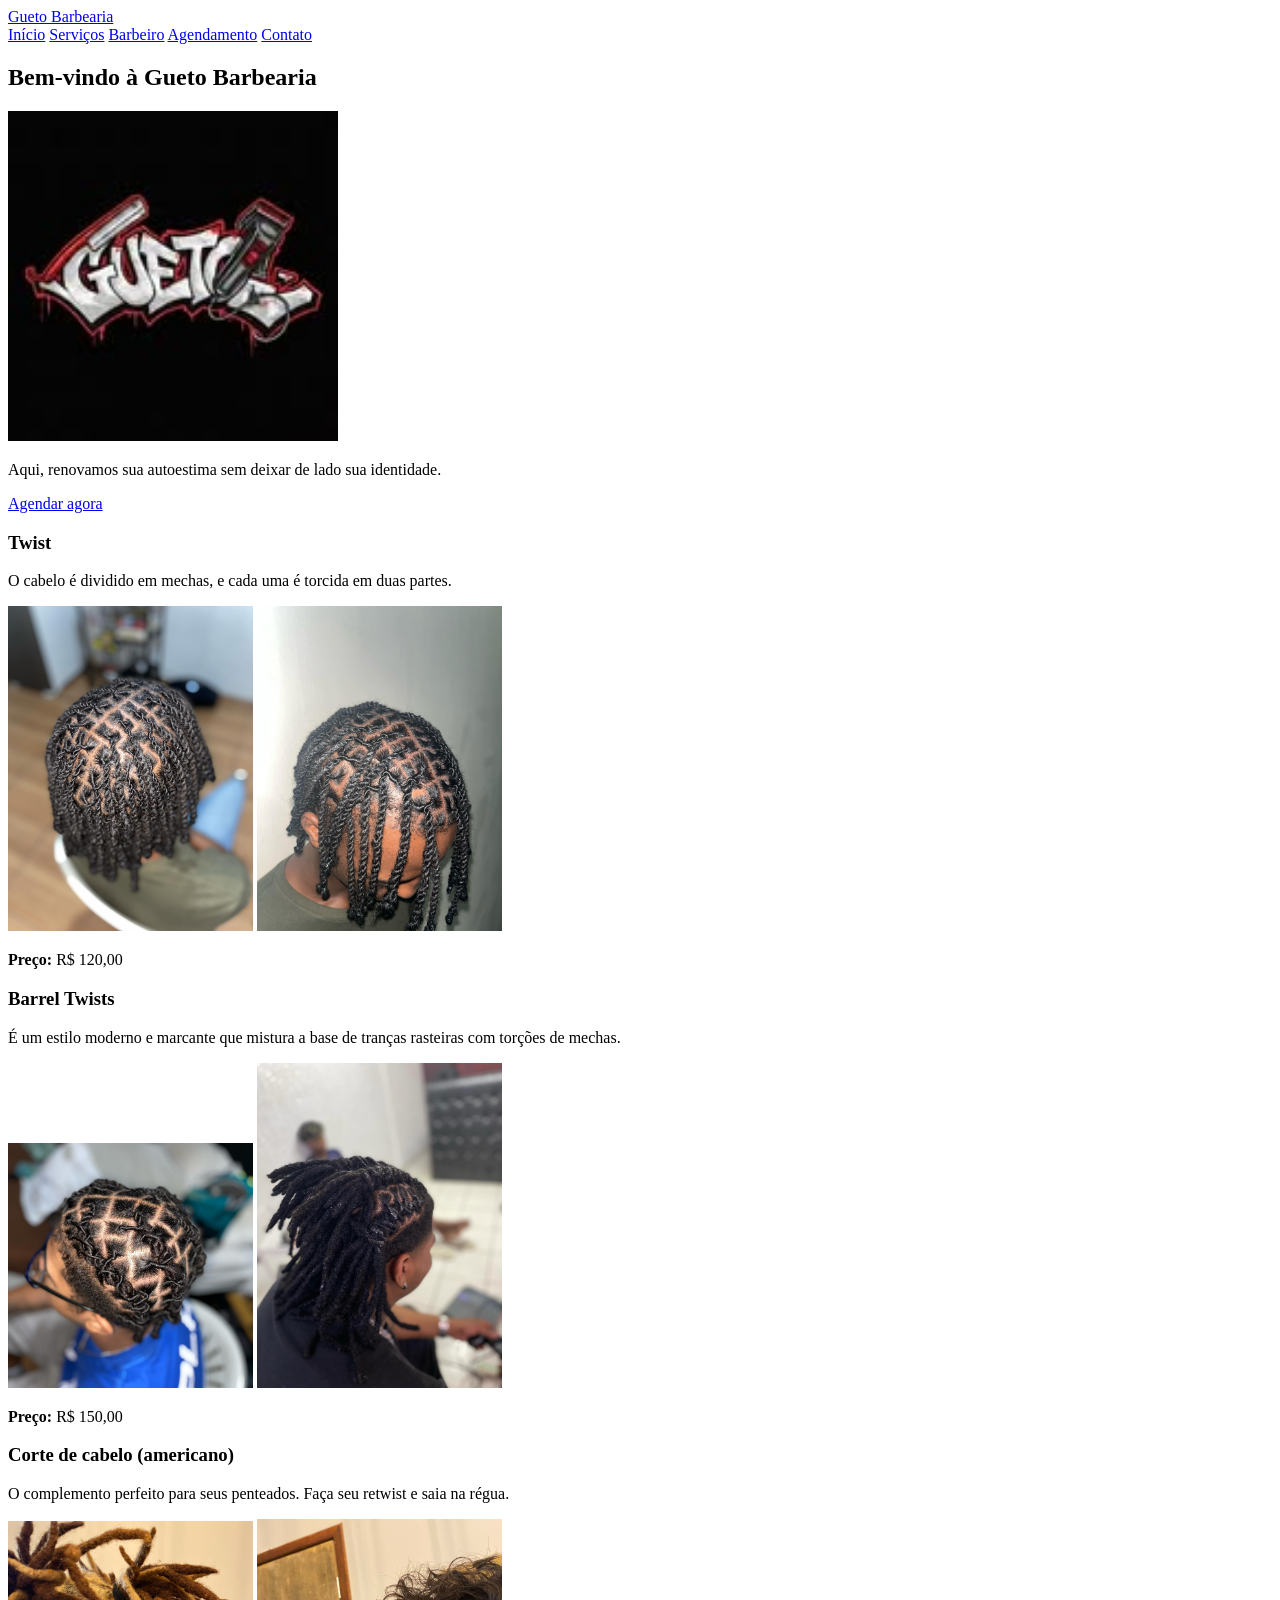
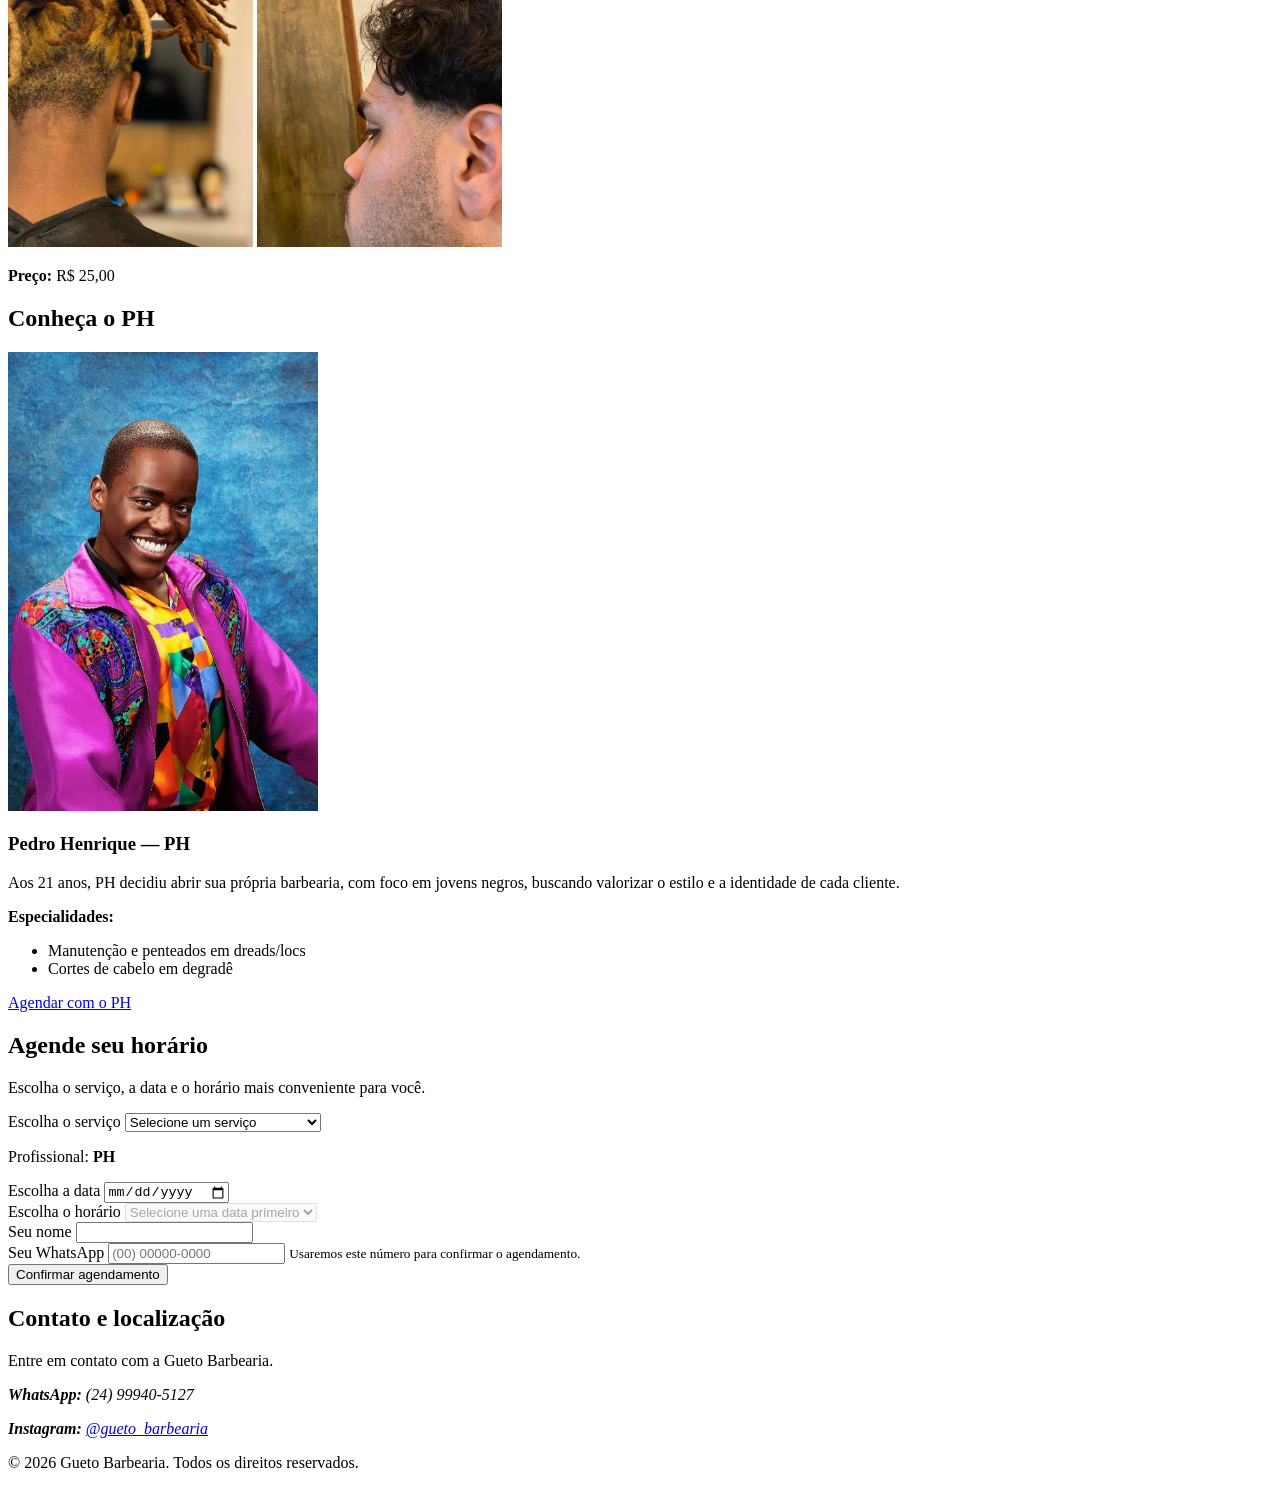
==== src/GuetoBarbearia.Api/docs/index.html @ 035c6413 "Reta FInal De Estilização" ====
<!DOCTYPE html>
<html lang="pt-BR">
<head>
    <meta charset="UTF-8">
    <meta name="viewport" content="width=device-width, initial-scale=1.0">
    <meta name="description" content="Conheça os serviços da Gueto Barbearia e agende seu horário.">
    <title>Gueto Barbearia | Cortes e penteados</title>
    <link rel="preconnect" href="https://fonts.googleapis.com">
    <link rel="preconnect" href="https://fonts.gstatic.com" crossorigin>
    <link
        href="https://fonts.googleapis.com/css2?family=Inter:wght@400;500;600;700&amp;family=UnifrakturCook:wght@700&amp;display=swap"
        rel="stylesheet"
    >
    <link rel="stylesheet" href="assets/css/style.css">
</head>
<body>
    <header>
        <a href="#inicio" class="logo">Gueto Barbearia</a>

        <nav aria-label="Navegação principal">
            <a href="#inicio">Início</a>
            <a href="#servicos">Serviços</a>
            <a href="#barbeiros">Barbeiro</a>
            <a href="#agendamento">Agendamento</a>
            <a href="#contato">Contato</a>
        </nav>
    </header>

    <main>
        <section id="inicio">
            <h1>Bem-vindo à Gueto Barbearia</h1>
            <img src="assets/images/LOGO GUeto.jpg" width="330" alt="Logotipo da Gueto Barbearia">
            <p>Aqui, renovamos sua autoestima sem deixar de lado sua identidade.</p>
            <a href="#agendamento" class="botao">Agendar agora</a>
        </section>

        
            <article class="servico">
                <h3>Twist</h3>
                <p>O cabelo é dividido em mechas, e cada uma é torcida em duas partes.</p>

                <div class="lista-servicos">
                <div class="servico-imagens">
                    <img src="assets/images/Twist-EX1.jpg" width="245" alt="Primeiro exemplo de penteado twist" loading="lazy">
                    <img src="assets/images/Twist-EX2.jpg" width="245" alt="Segundo exemplo de penteado twist" loading="lazy">
                </div>

                <p><strong>Preço:</strong> R$ 120,00</p>
            </article>

            <article class="servico">
                <h3>Barrel Twists</h3>
                <p>É um estilo moderno e marcante que mistura a base de tranças rasteiras com torções de mechas.</p>

                <div class="servico-imagens">
                    <img src="assets/images/Barrel-1.jpg" width="245" alt="Primeiro exemplo de barrel twists" loading="lazy">
                    <img src="assets/images/Barrel-2.jpg" width="245" alt="Segundo exemplo de barrel twists" loading="lazy">
                </div>

                <p><strong>Preço:</strong> R$ 150,00</p>
            </article>

            <article class="servico">
                <h3>Corte de cabelo (americano)</h3>
                <p>O complemento perfeito para seus penteados. Faça seu retwist e saia na régua.</p>

                <div class="servico-imagens">
                    <img src="assets/images/Corte-1.jpg" width="245" alt="Primeiro exemplo de corte americano" loading="lazy">
                    <img src="assets/images/Corte-2.jpg" width="245" alt="Segundo exemplo de corte americano" loading="lazy">
                </div>

                <p><strong>Preço:</strong> R$ 25,00</p>
            </article>
            </div>
        </section>

        <section id="barbeiros">
            <h2>Conheça o PH</h2>

            <article class="barbeiro">
                <img
                    src="./assets/images/barbeiro-ph.jpeg"
                    width="310"
                    alt="PH, barbeiro da Gueto Barbearia"
                    loading="lazy"
                >

                <div class="barbeiro-informacoes">
                    <h3>Pedro Henrique — PH</h3>

                    <p>
                        Aos 21 anos, PH decidiu abrir sua própria barbearia, com foco em jovens negros,
                        buscando valorizar o estilo e a identidade de cada cliente.
                    </p>

                    <p><strong>Especialidades:</strong></p>

                    <ul>
                        <li>Manutenção e penteados em dreads/locs</li>
                        <li>Cortes de cabelo em degradê</li>
                    </ul>

                    <a href="#agendamento" class="botao">Agendar com o PH</a>
                </div>
            </article>
        </section>

        <section id="agendamento">
            <h2>Agende seu horário</h2>
            <p>Escolha o serviço, a data e o horário mais conveniente para você.</p>

            <form id="form-agendamento">
                <div class="campo-formulario">
                    <label for="servico">Escolha o serviço</label>

                    <select id="servico" name="servico" required>
                        <option value="" selected disabled>Selecione um serviço</option>
                        <option value="twist">Twist — R$ 120,00</option>
                        <option value="barrel-twists">Barrel Twists — R$ 150,00</option>
                        <option value="corte-americano">Corte americano — R$ 25,00</option>
                    </select>
                </div>

                <p>Profissional: <strong>PH</strong></p>
                <input type="hidden" name="barbeiro" value="ph">

                <div class="campo-formulario">
                    <label for="data">Escolha a data</label>
                    <input type="date" id="data" name="data" required>
                </div>

                <div class="campo-formulario">
                    <label for="horario">Escolha o horário</label>

                    <select id="horario" name="horario" required disabled>
                        <option value="" selected>Selecione uma data primeiro</option>
                    </select>
                </div>
                <div class="campo-formulario">
                    <label for="nome">Seu nome</label>

                    <input
                        type="text"
                        id="nome"
                        name="nome"
                        maxlength="100"
                        autocomplete="name"
                        required
                    >
                </div>

                <div class="campo-formulario">
                    <label for="whatsapp">Seu WhatsApp</label>

                    <input
                        type="tel"
                        id="whatsapp"
                        name="whatsapp"
                        placeholder="(00) 00000-0000"
                        autocomplete="tel"
                        aria-describedby="whatsapp-ajuda"
                        required
                    >

                    <small id="whatsapp-ajuda">
                        Usaremos este número para confirmar o agendamento.
                    </small>
                </div>

                <button type="submit" class="botao">Confirmar agendamento</button>
            </form>
        </section>

        <section id="contato">
            <h2>Contato e localização</h2>
            <p>Entre em contato com a Gueto Barbearia.</p>

            <address>
                <p>
                    <strong>WhatsApp:</strong>
                    (24) 99940-5127
                </p>

                <p>
                    <strong>Instagram:</strong>
                    <a
                        href="https://www.instagram.com/gueto_barbearia/"
                        target="_blank"
                        rel="noopener noreferrer"
                    >
                        @gueto_barbearia
                    </a>
                </p>
            </address>
        </section>
    </main>

    <footer>
        <p>
            &copy; 2026 Gueto Barbearia. Todos os direitos reservados.
        </p>
    </footer>
</body>
</html>
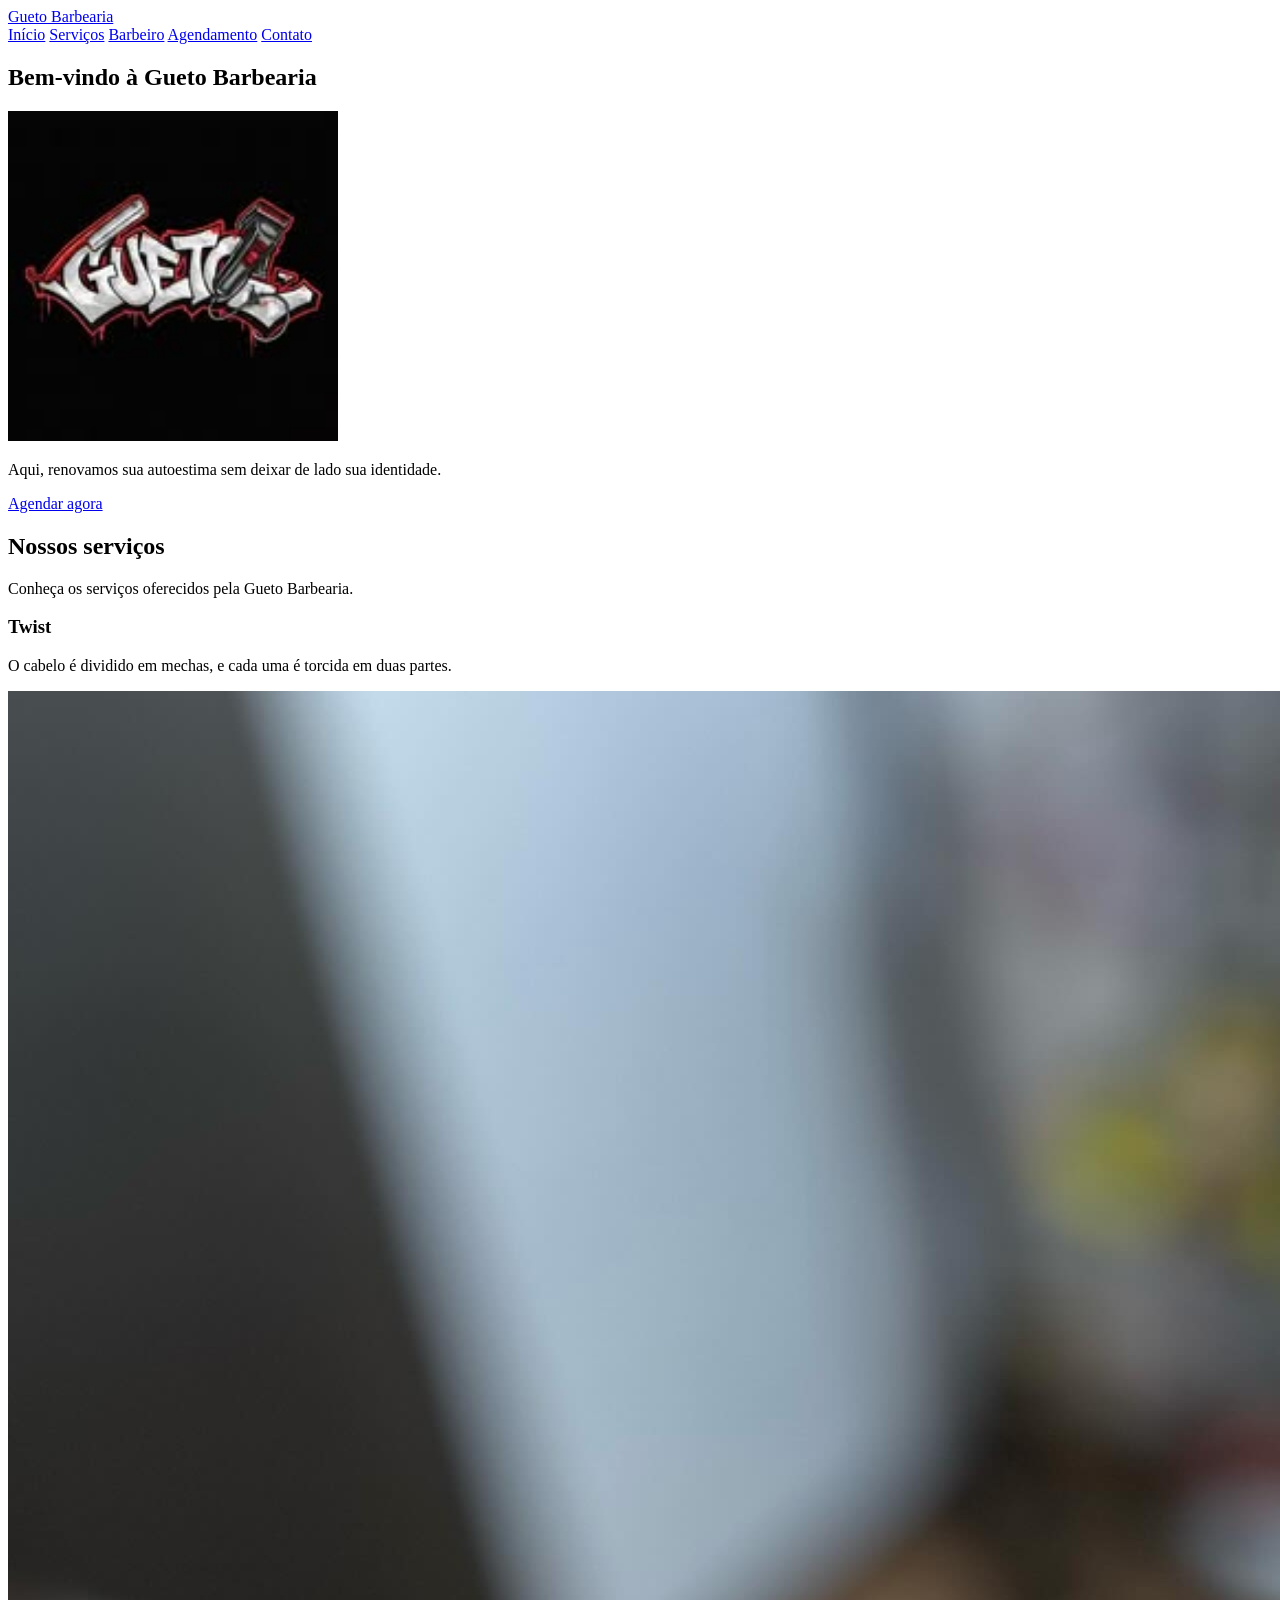
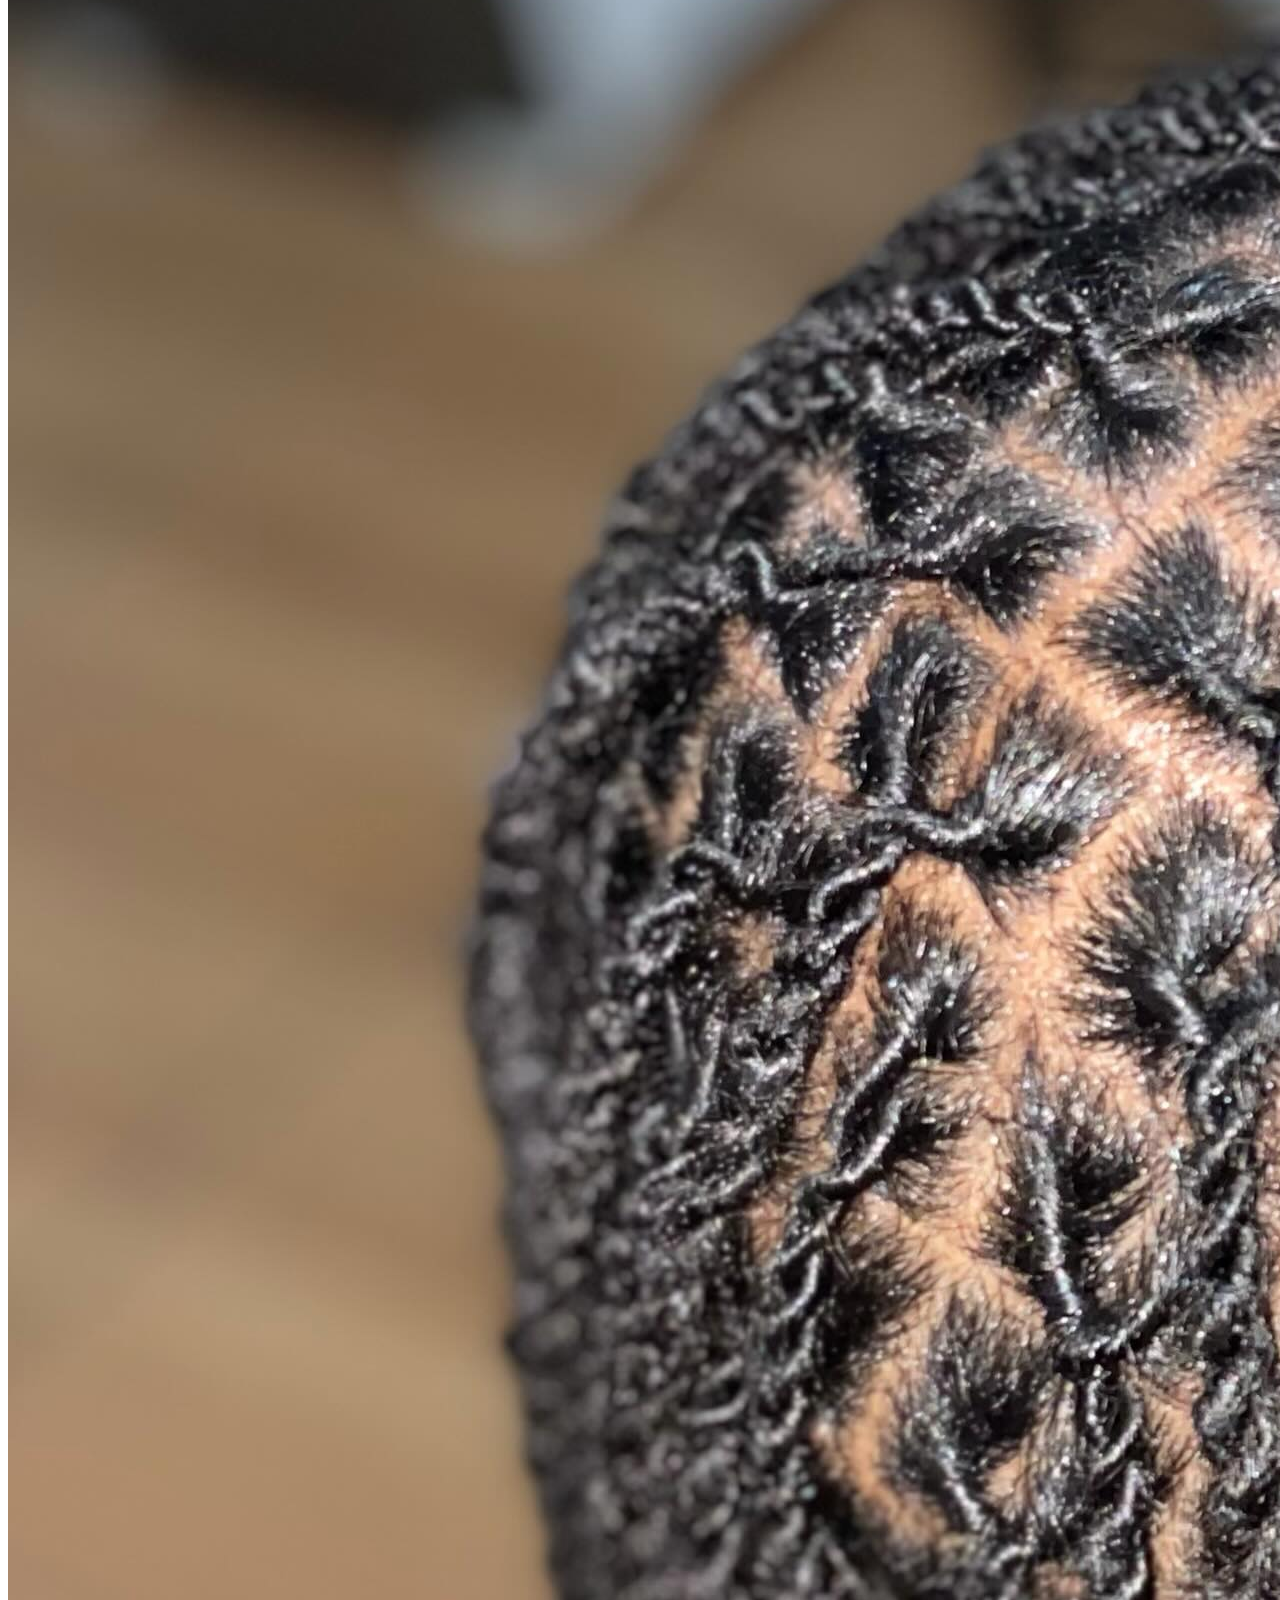
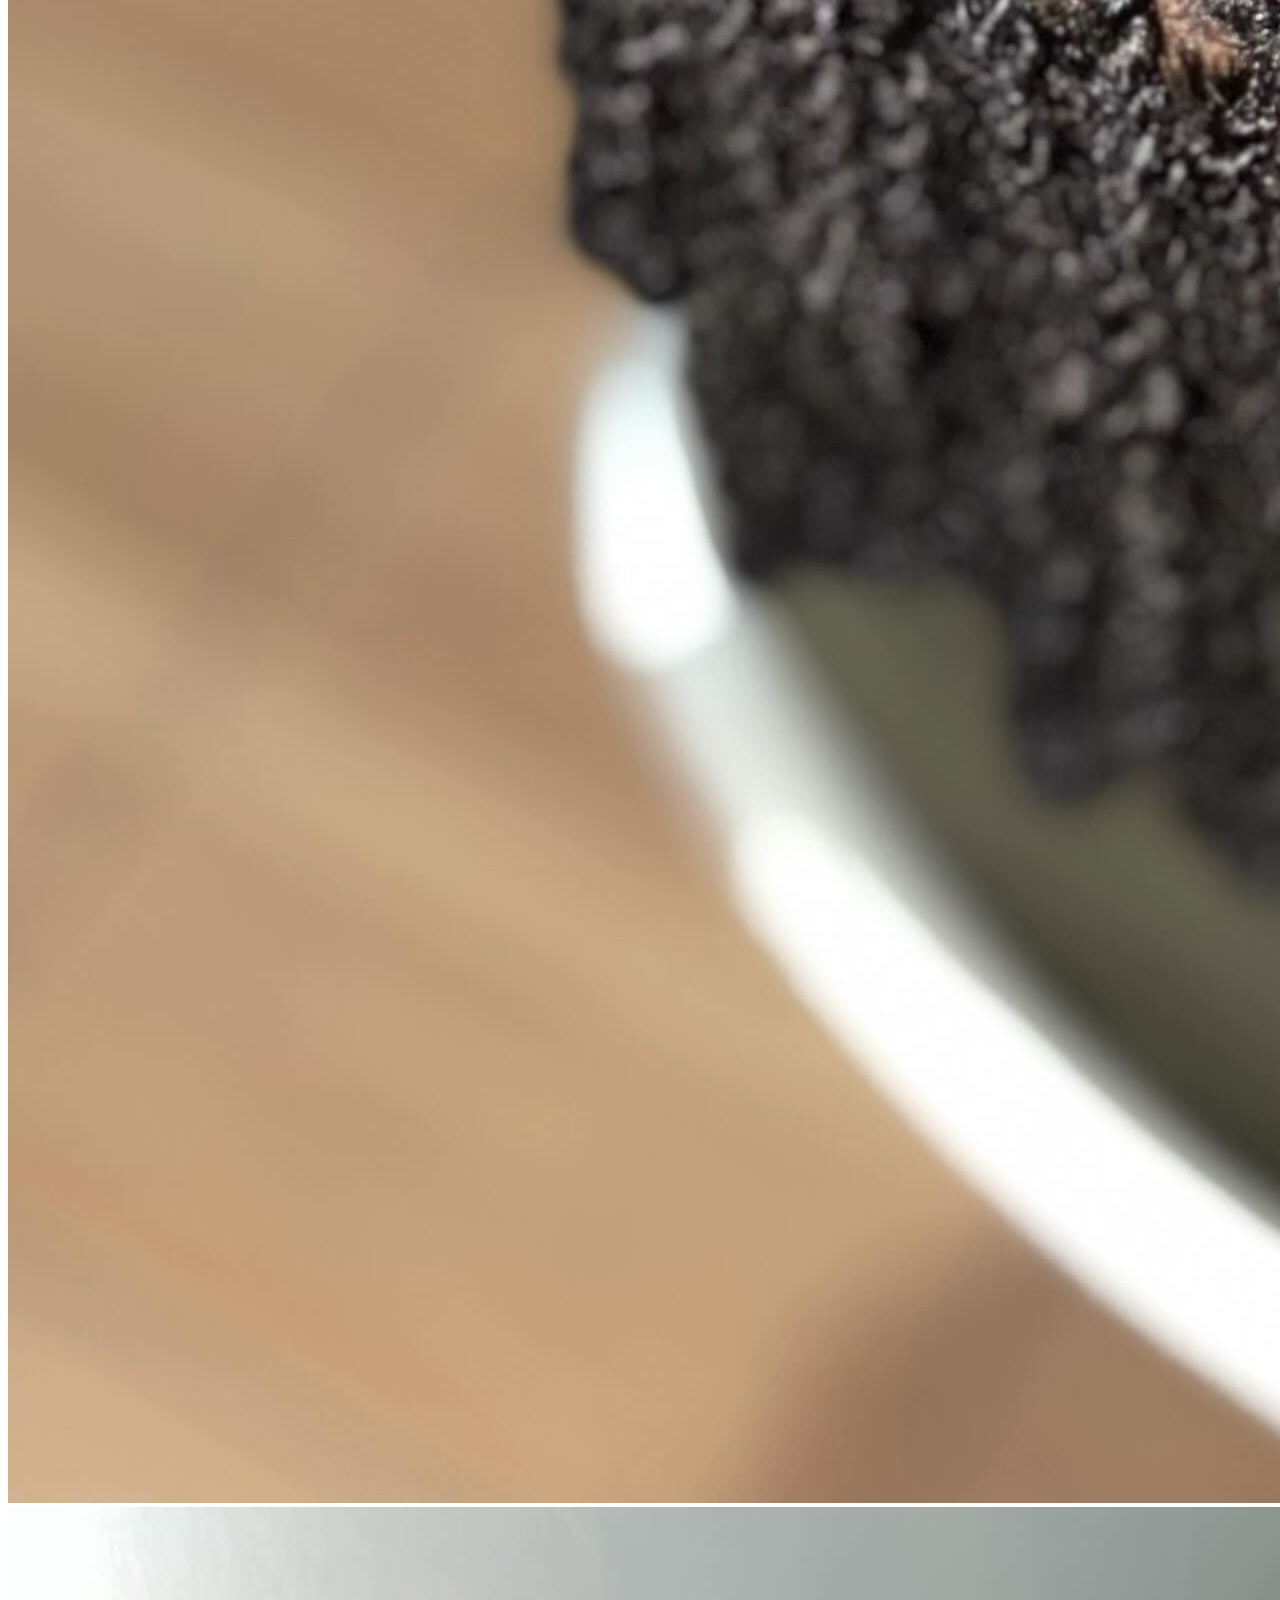
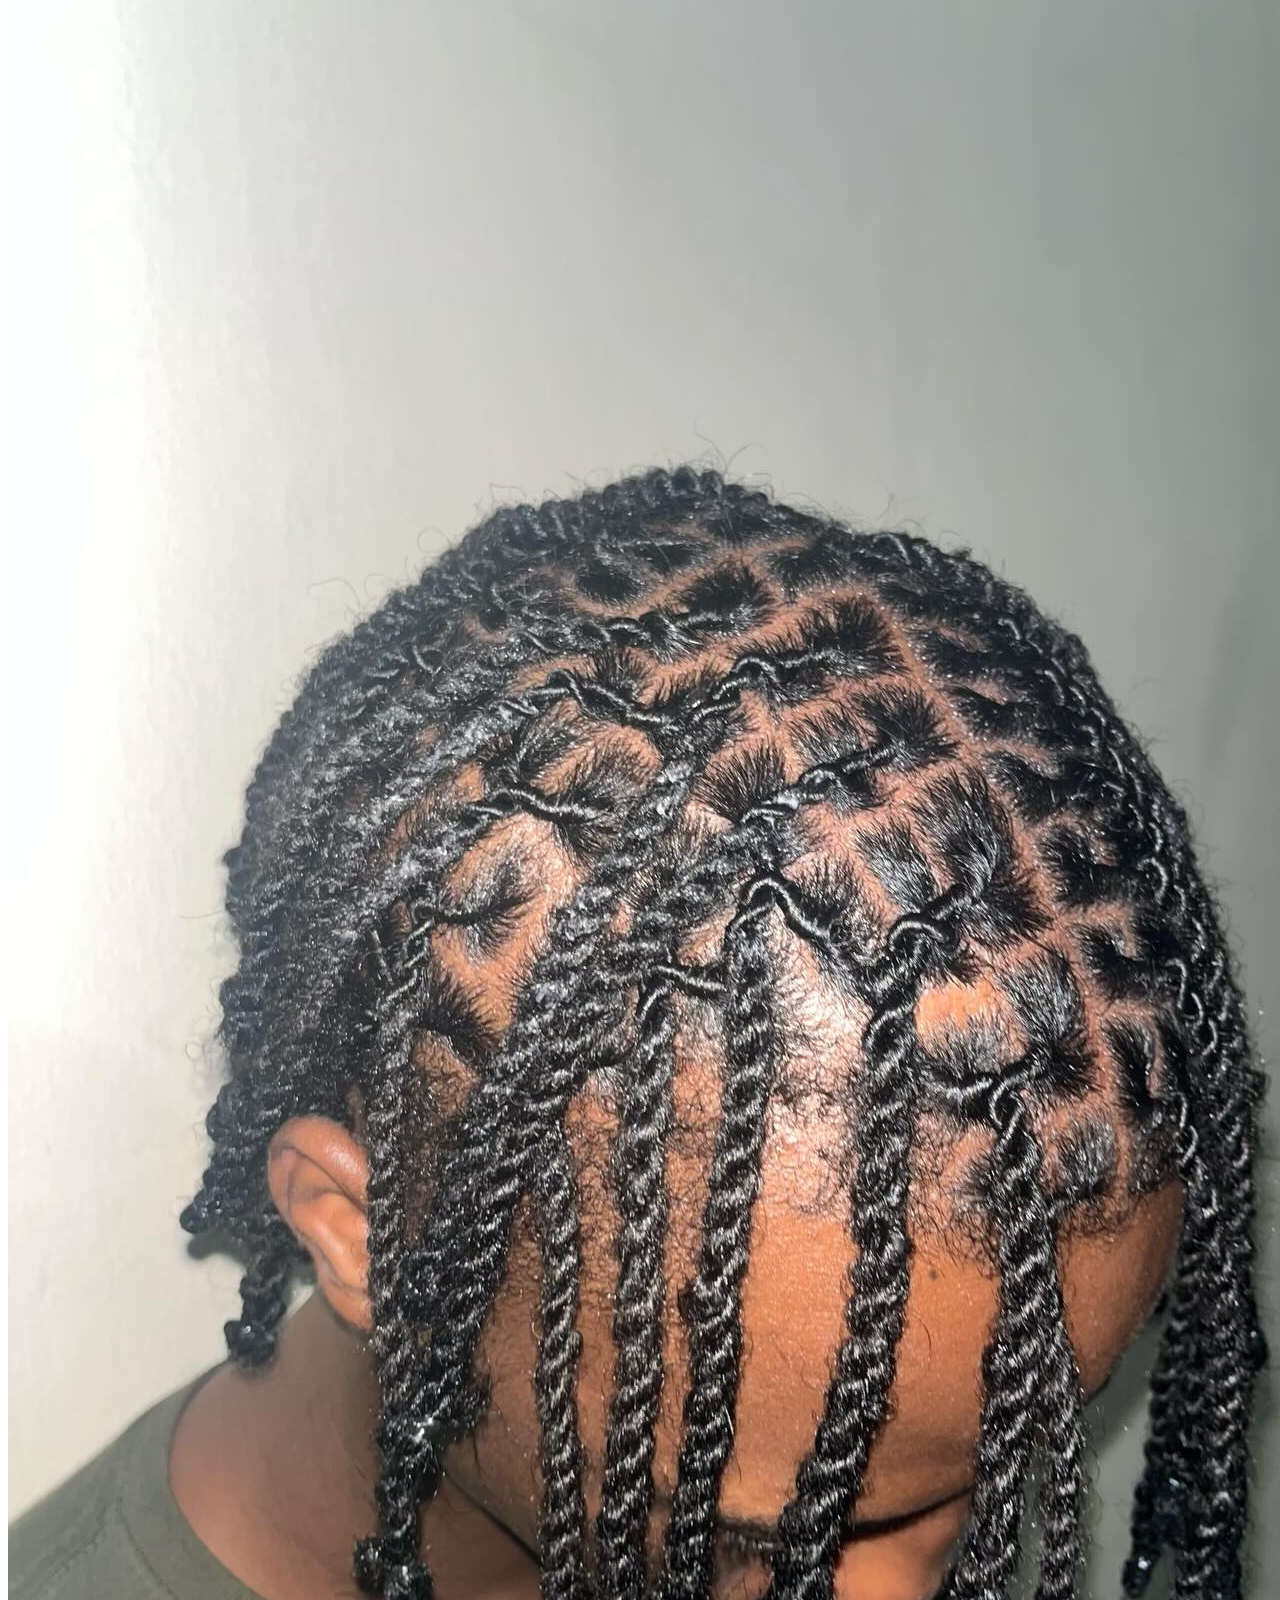
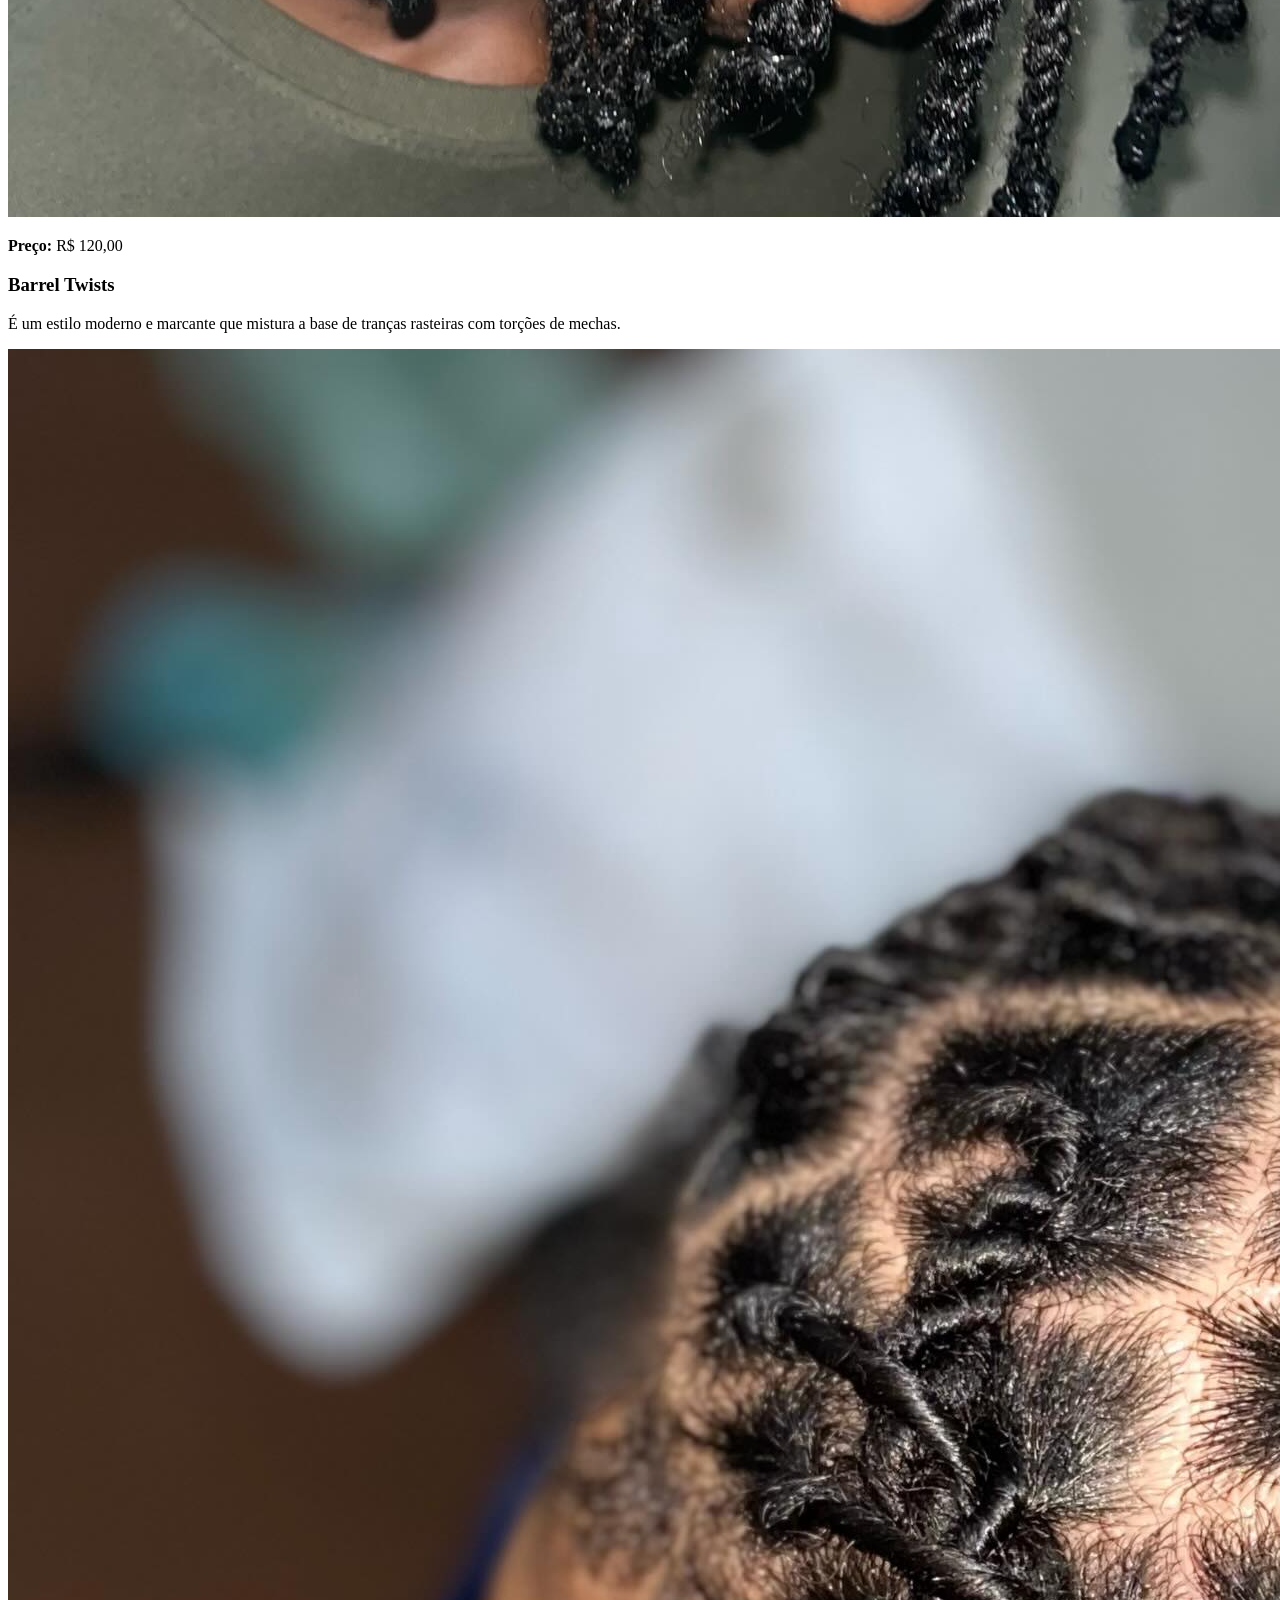
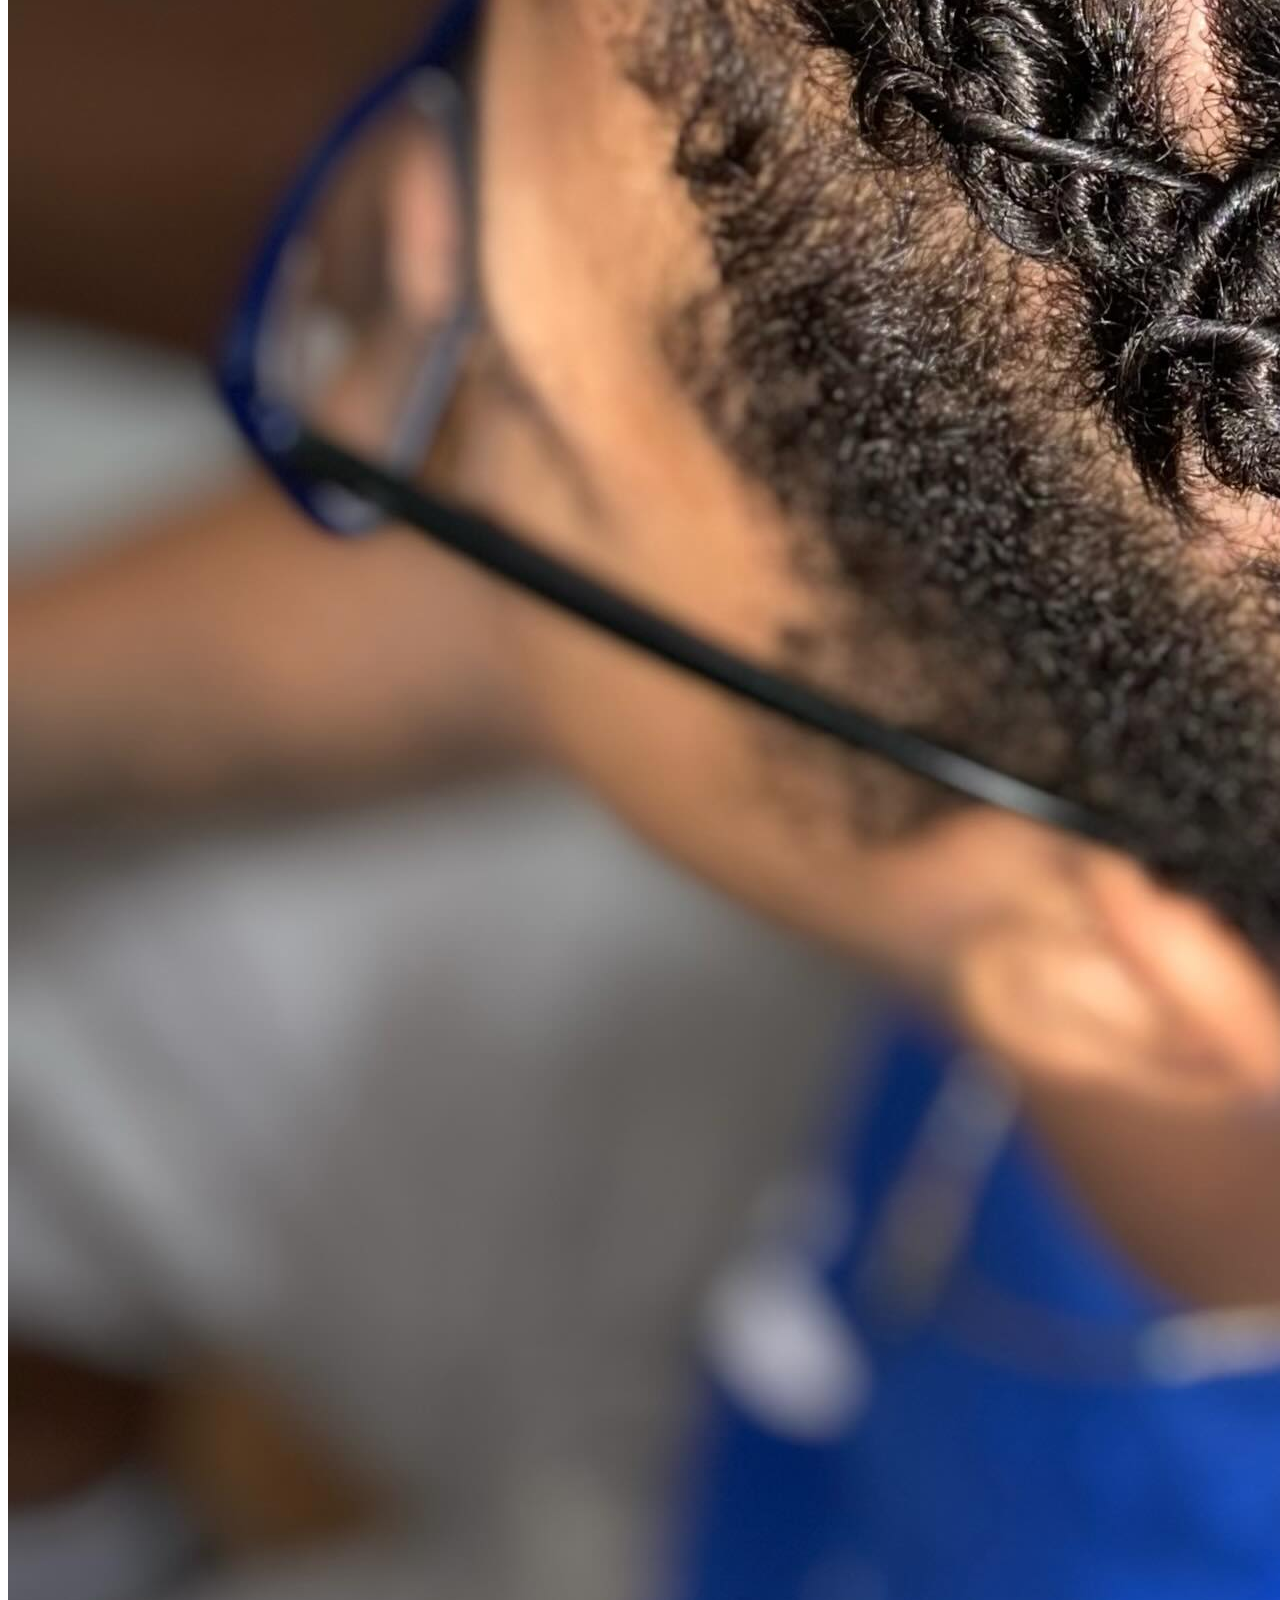
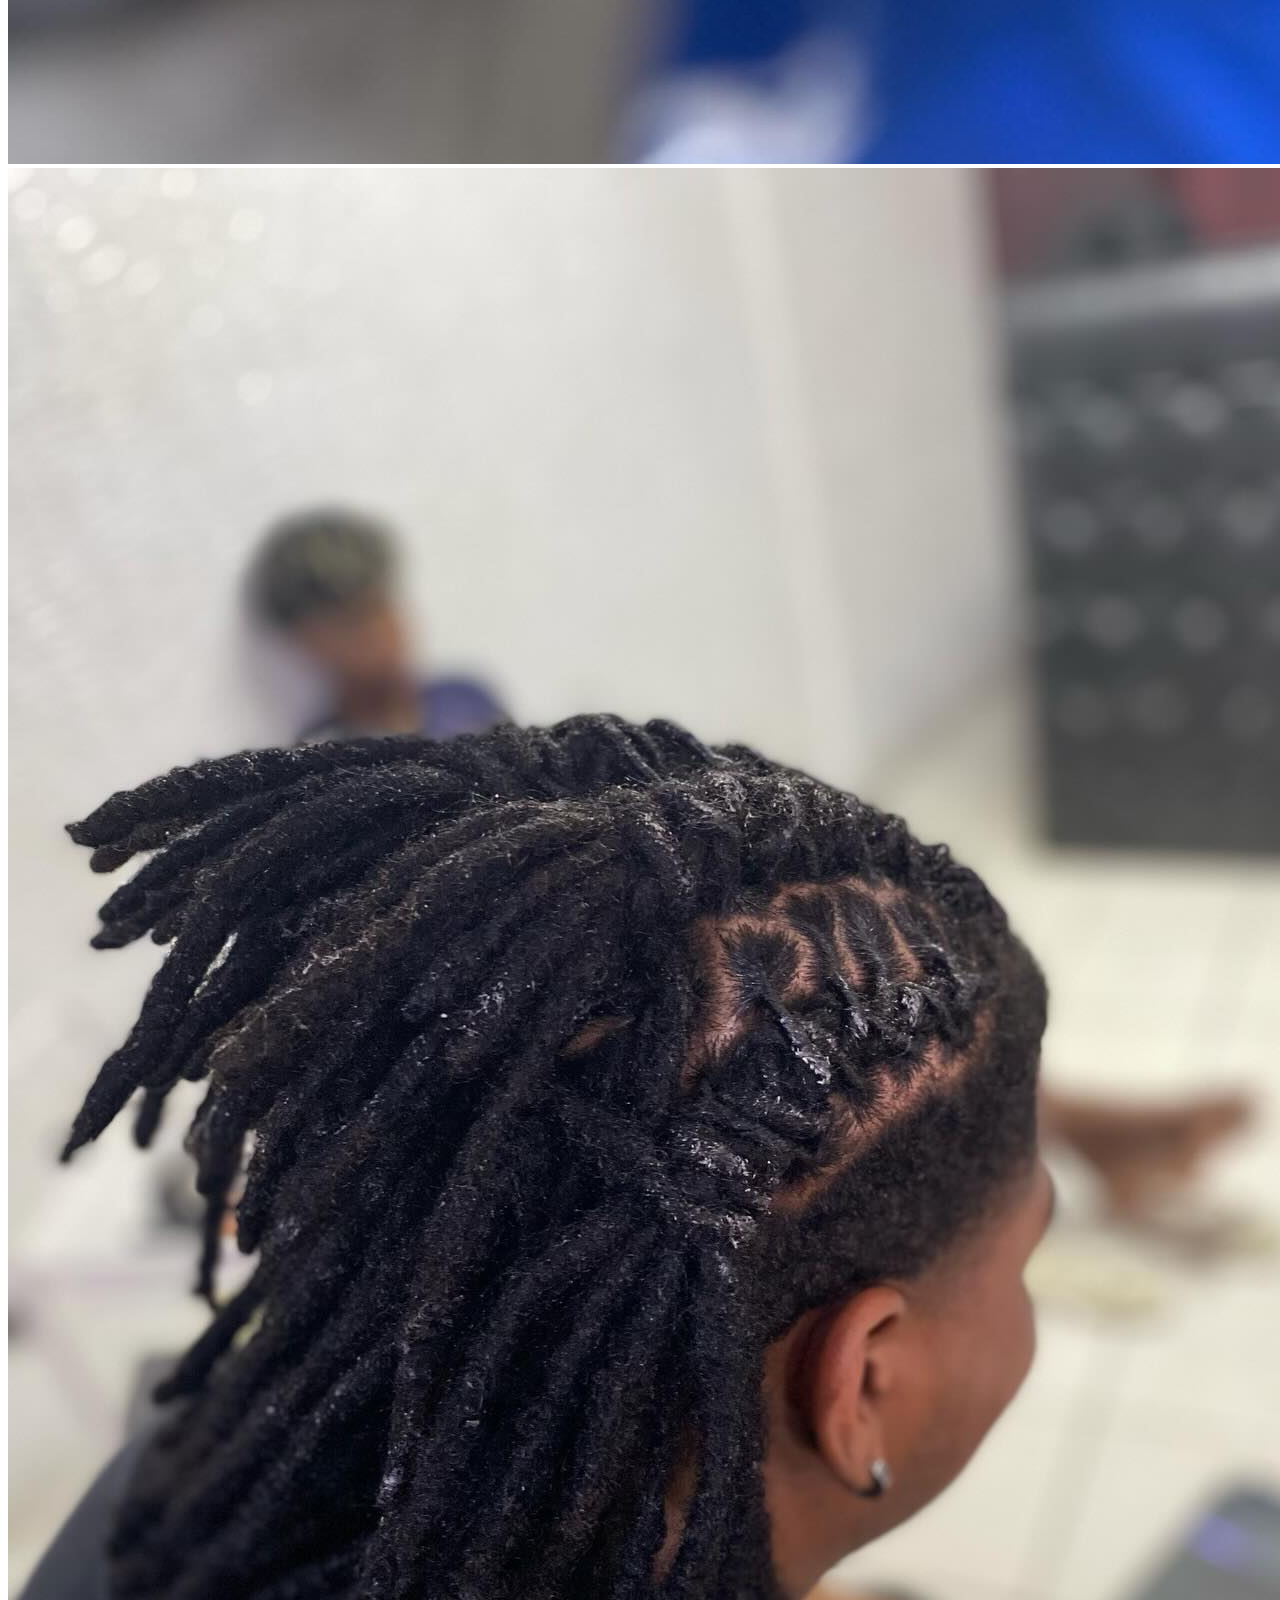
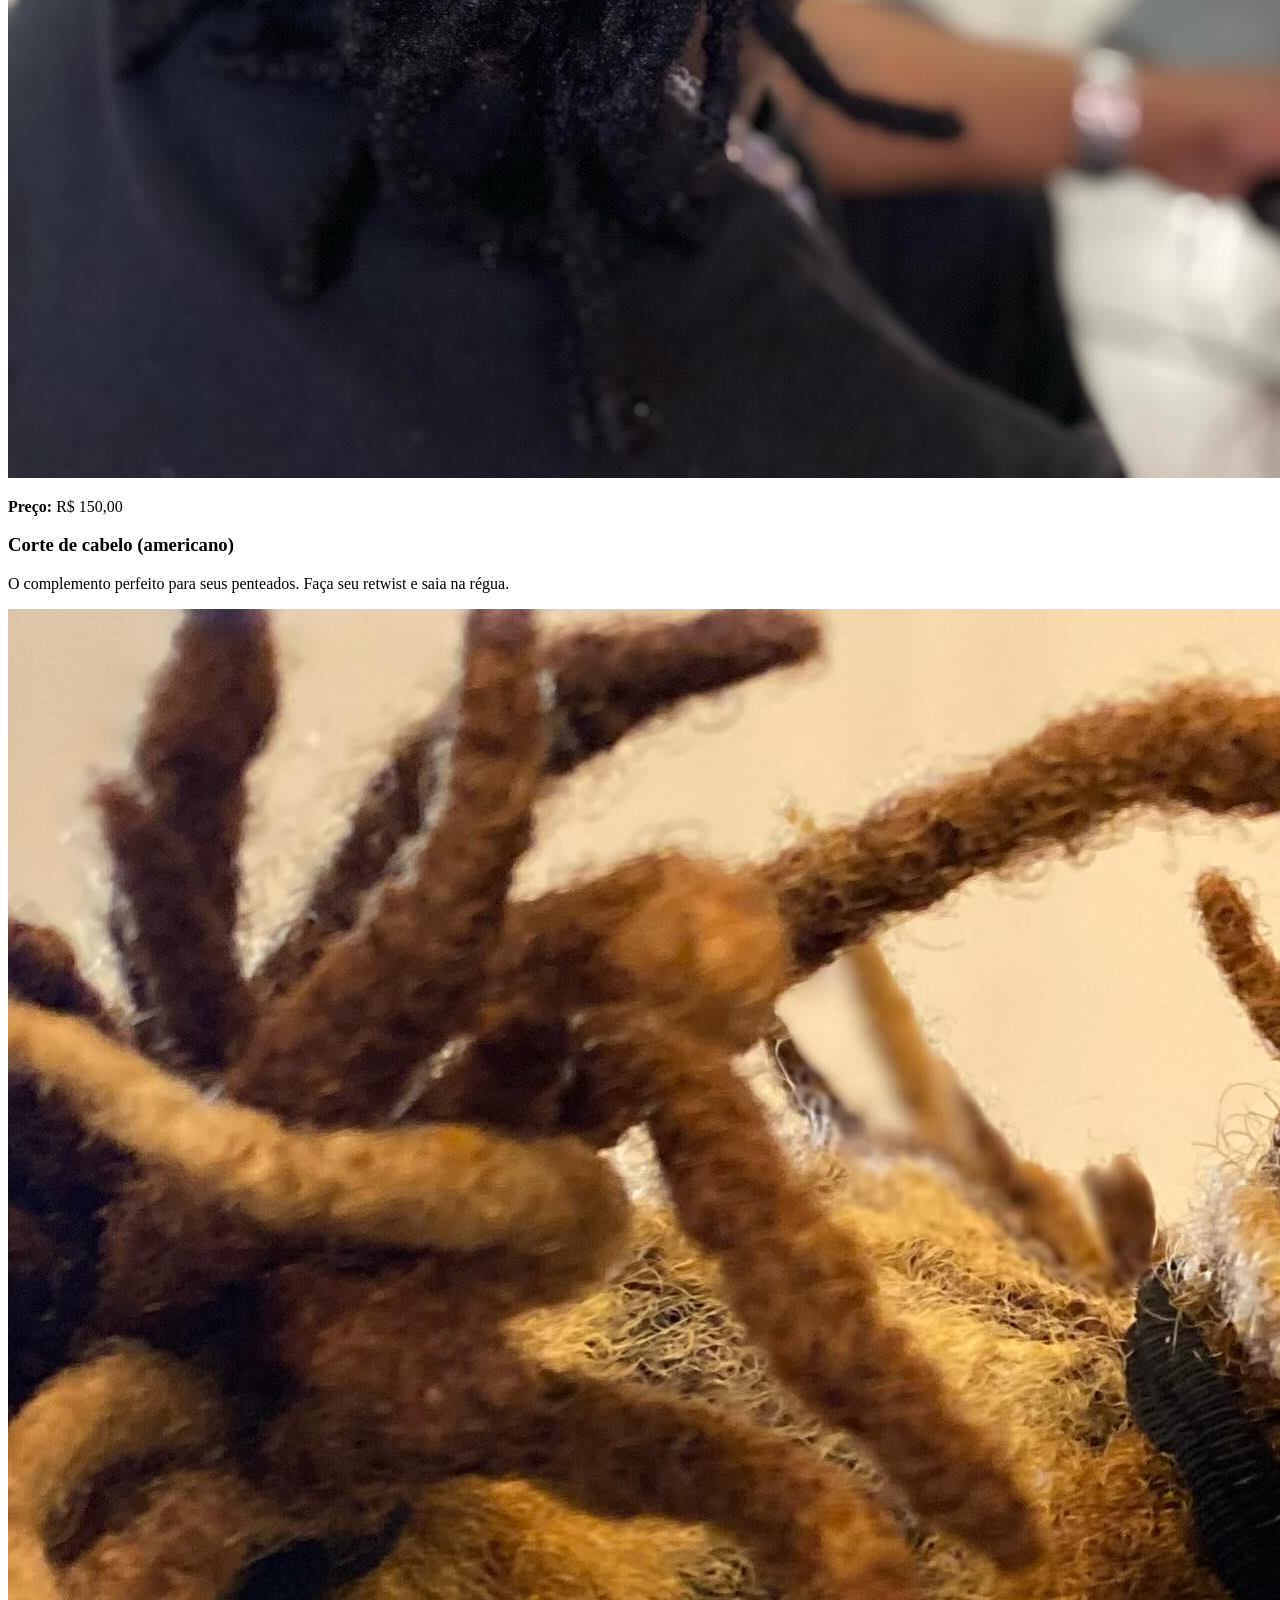
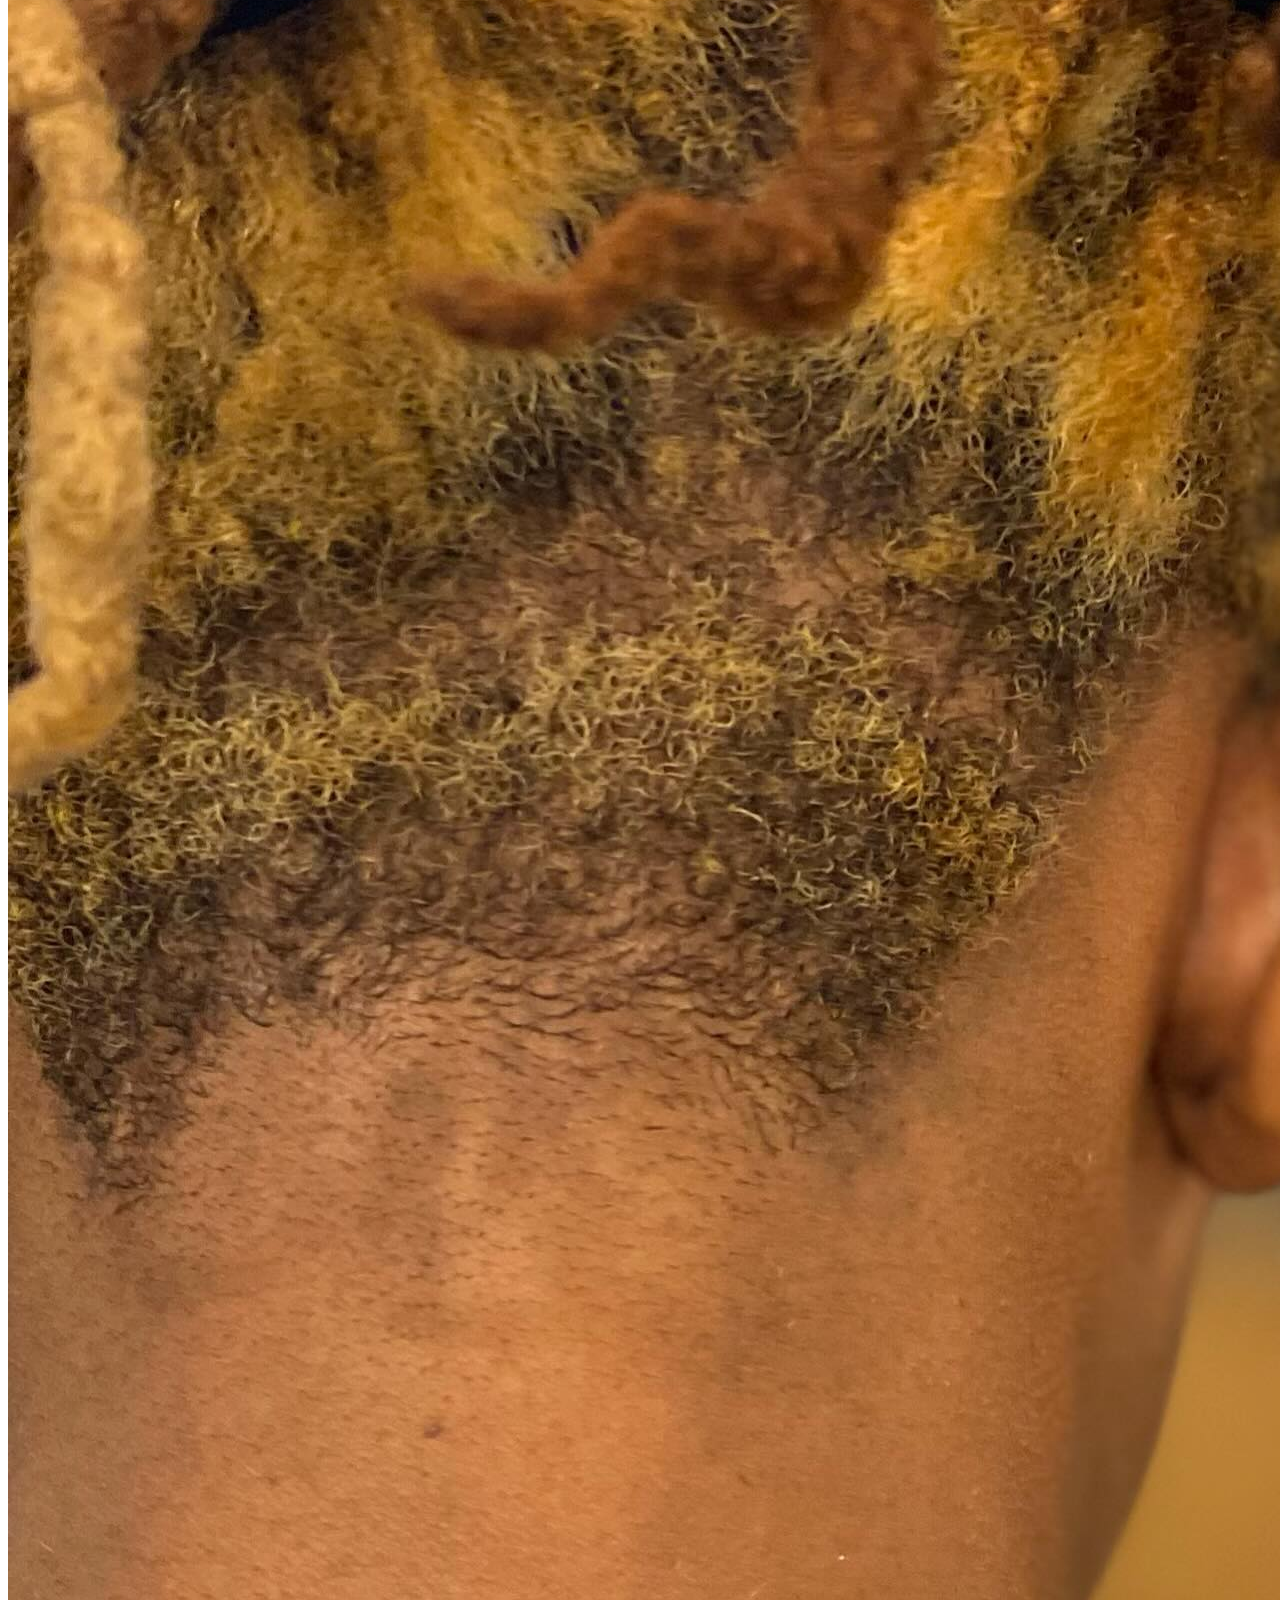
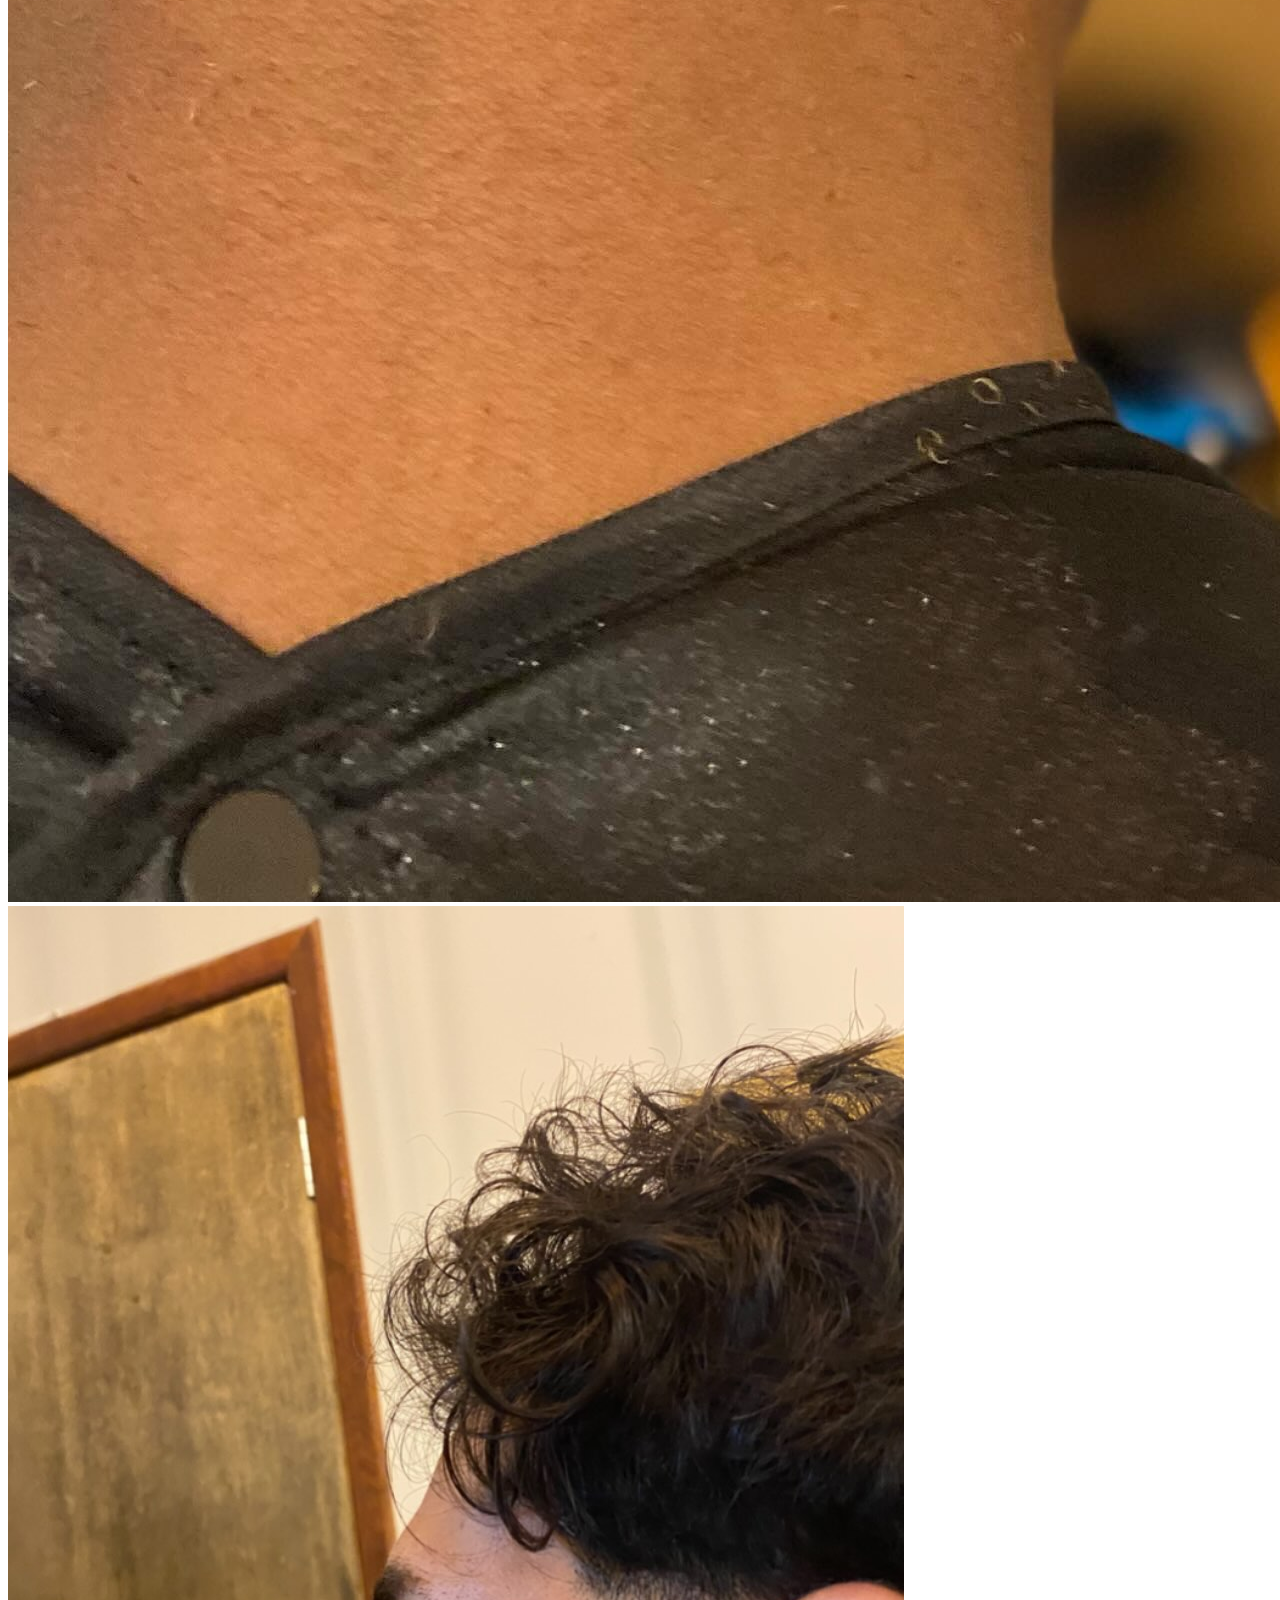
==== commit 74b8e2a6: "CSS Finalizado" ====
--- a/src/GuetoBarbearia.Api/docs/index.html
+++ b/src/GuetoBarbearia.Api/docs/index.html
@@ -34,43 +34,46 @@
             <a href="#agendamento" class="botao">Agendar agora</a>
         </section>
 
-        
-            <article class="servico">
-                <h3>Twist</h3>
-                <p>O cabelo é dividido em mechas, e cada uma é torcida em duas partes.</p>
-
-                <div class="lista-servicos">
-                <div class="servico-imagens">
-                    <img src="assets/images/Twist-EX1.jpg" width="245" alt="Primeiro exemplo de penteado twist" loading="lazy">
-                    <img src="assets/images/Twist-EX2.jpg" width="245" alt="Segundo exemplo de penteado twist" loading="lazy">
-                </div>
-
-                <p><strong>Preço:</strong> R$ 120,00</p>
-            </article>
-
-            <article class="servico">
-                <h3>Barrel Twists</h3>
-                <p>É um estilo moderno e marcante que mistura a base de tranças rasteiras com torções de mechas.</p>
-
-                <div class="servico-imagens">
-                    <img src="assets/images/Barrel-1.jpg" width="245" alt="Primeiro exemplo de barrel twists" loading="lazy">
-                    <img src="assets/images/Barrel-2.jpg" width="245" alt="Segundo exemplo de barrel twists" loading="lazy">
-                </div>
-
-                <p><strong>Preço:</strong> R$ 150,00</p>
-            </article>
-
-            <article class="servico">
-                <h3>Corte de cabelo (americano)</h3>
-                <p>O complemento perfeito para seus penteados. Faça seu retwist e saia na régua.</p>
-
-                <div class="servico-imagens">
-                    <img src="assets/images/Corte-1.jpg" width="245" alt="Primeiro exemplo de corte americano" loading="lazy">
-                    <img src="assets/images/Corte-2.jpg" width="245" alt="Segundo exemplo de corte americano" loading="lazy">
-                </div>
-
-                <p><strong>Preço:</strong> R$ 25,00</p>
-            </article>
+        <section id="servicos">
+            <h2>Nossos serviços</h2>
+            <p>Conheça os serviços oferecidos pela Gueto Barbearia.</p>
+
+            <div class="lista-servicos">
+                <article class="servico">
+                    <h3>Twist</h3>
+                    <p>O cabelo é dividido em mechas, e cada uma é torcida em duas partes.</p>
+
+                    <div class="servico-imagens">
+                        <img src="assets/images/Twist-EX1.jpg" alt="Primeiro exemplo de penteado twist" loading="lazy">
+                        <img src="assets/images/Twist-EX2.jpg" alt="Segundo exemplo de penteado twist" loading="lazy">
+                    </div>
+
+                    <p><strong>Preço:</strong> R$ 120,00</p>
+                </article>
+
+                <article class="servico">
+                    <h3>Barrel Twists</h3>
+                    <p>É um estilo moderno e marcante que mistura a base de tranças rasteiras com torções de mechas.</p>
+
+                    <div class="servico-imagens">
+                        <img src="assets/images/Barrel-1.jpg" alt="Primeiro exemplo de barrel twists" loading="lazy">
+                        <img src="assets/images/Barrel-2.jpg" alt="Segundo exemplo de barrel twists" loading="lazy">
+                    </div>
+
+                    <p><strong>Preço:</strong> R$ 150,00</p>
+                </article>
+
+                <article class="servico">
+                    <h3>Corte de cabelo (americano)</h3>
+                    <p>O complemento perfeito para seus penteados. Faça seu retwist e saia na régua.</p>
+
+                    <div class="servico-imagens">
+                        <img src="assets/images/Corte-1.jpg" alt="Primeiro exemplo de corte americano" loading="lazy">
+                        <img src="assets/images/Corte-2.jpg" alt="Segundo exemplo de corte americano" loading="lazy">
+                    </div>
+
+                    <p><strong>Preço:</strong> R$ 25,00</p>
+                </article>
             </div>
         </section>
 
@@ -201,4 +204,4 @@
         </p>
     </footer>
 </body>
-</html>+</html>
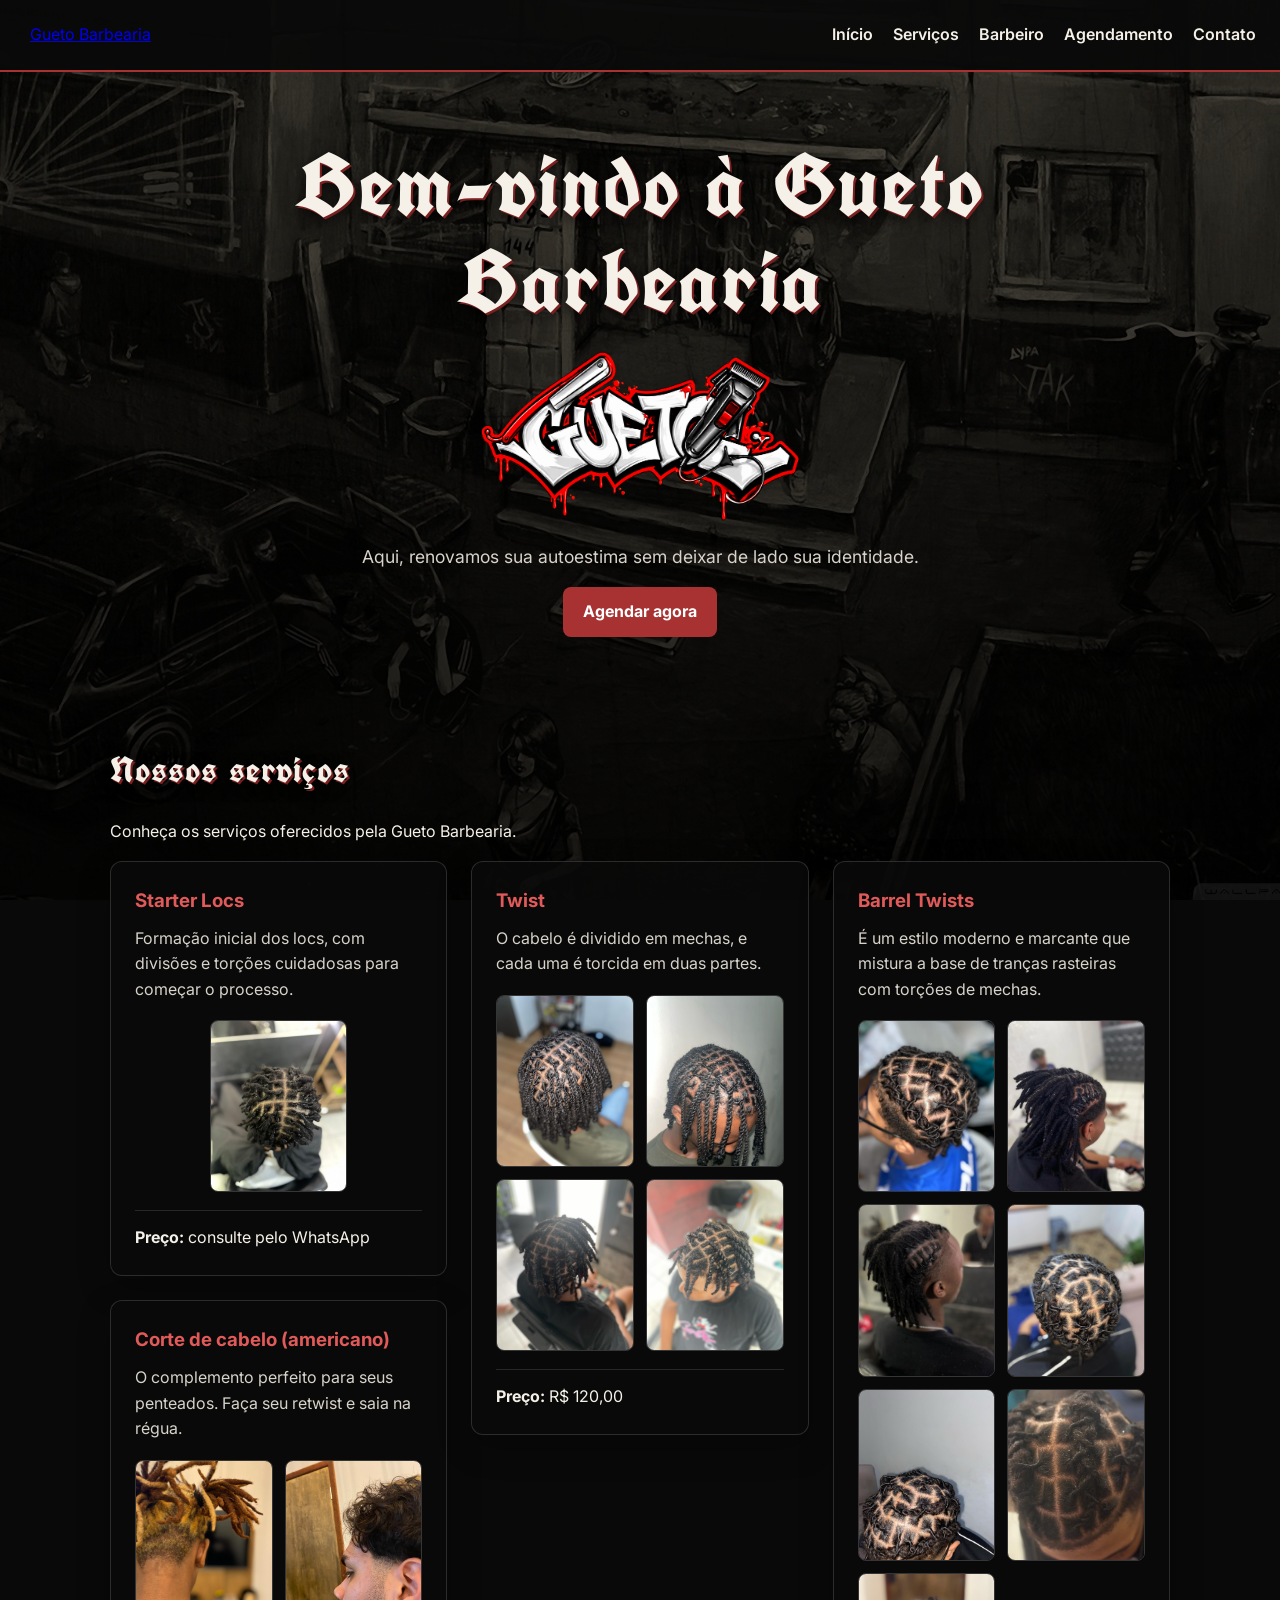
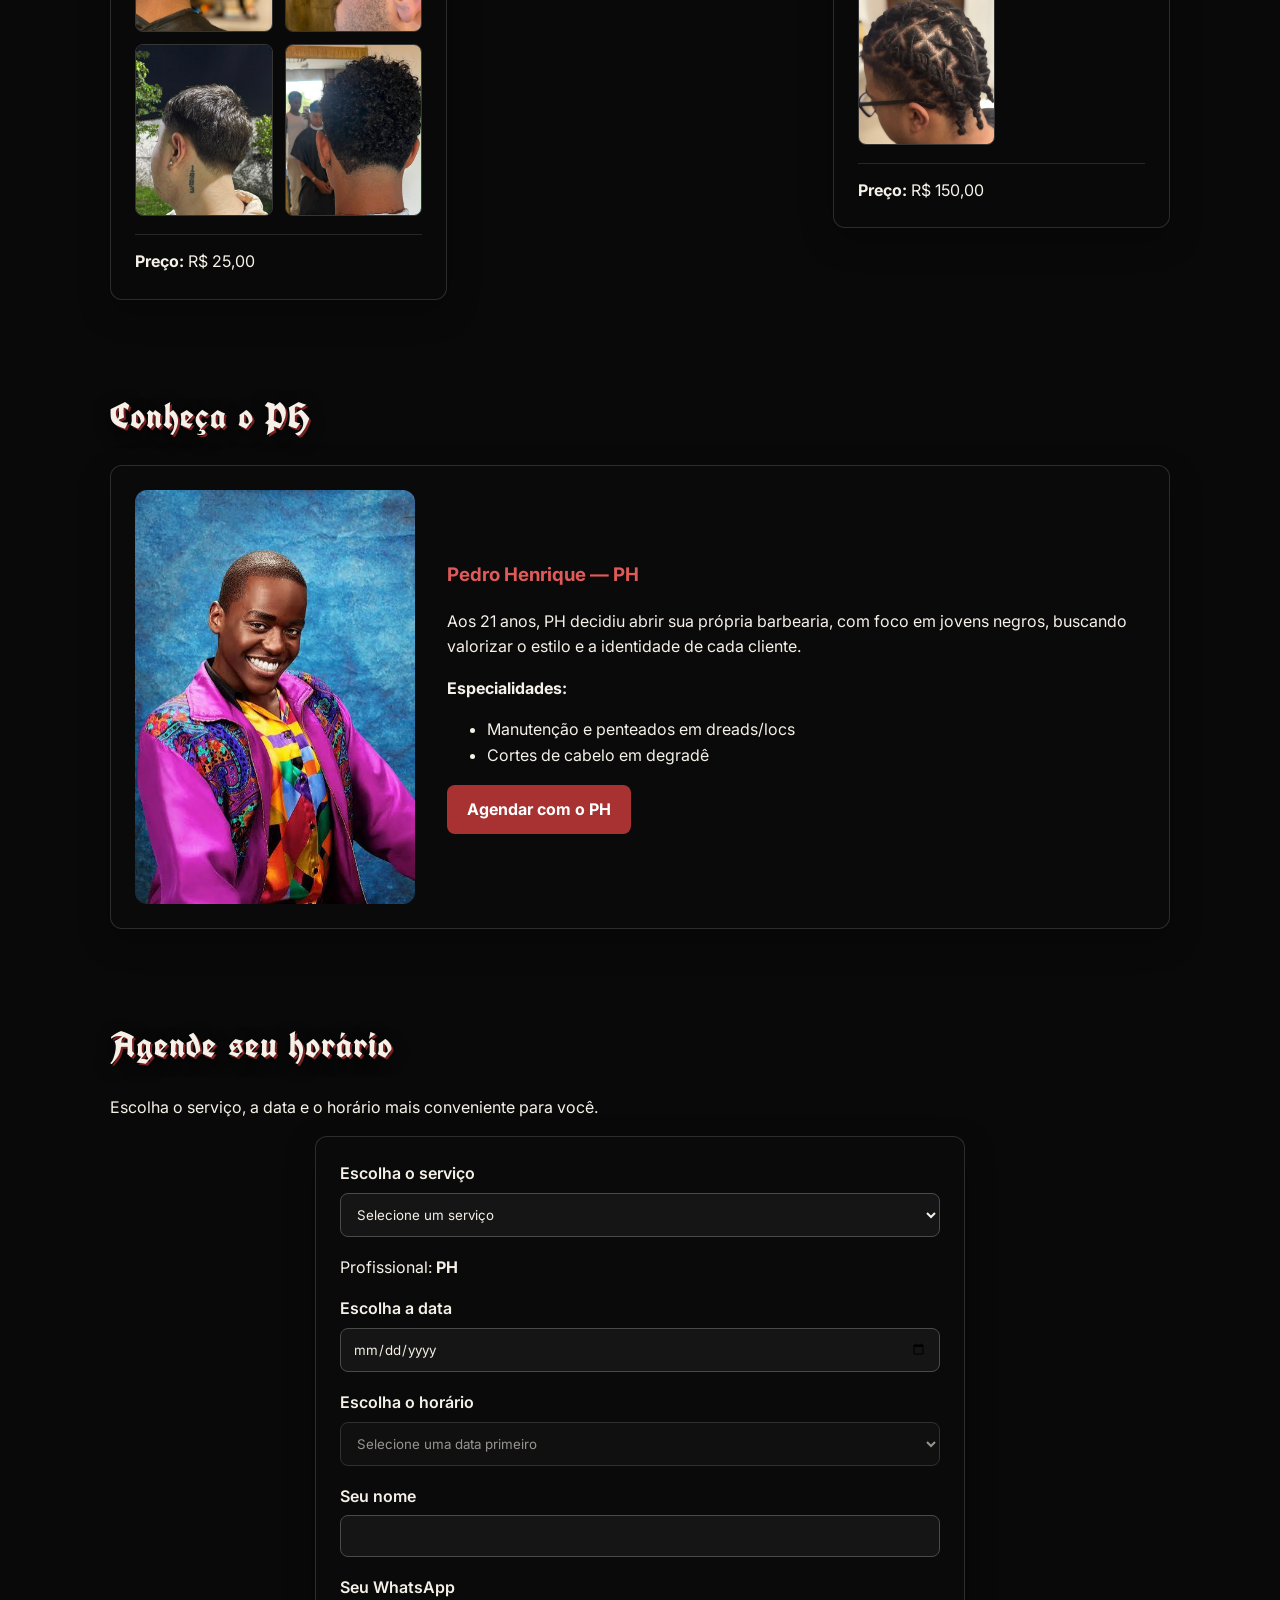
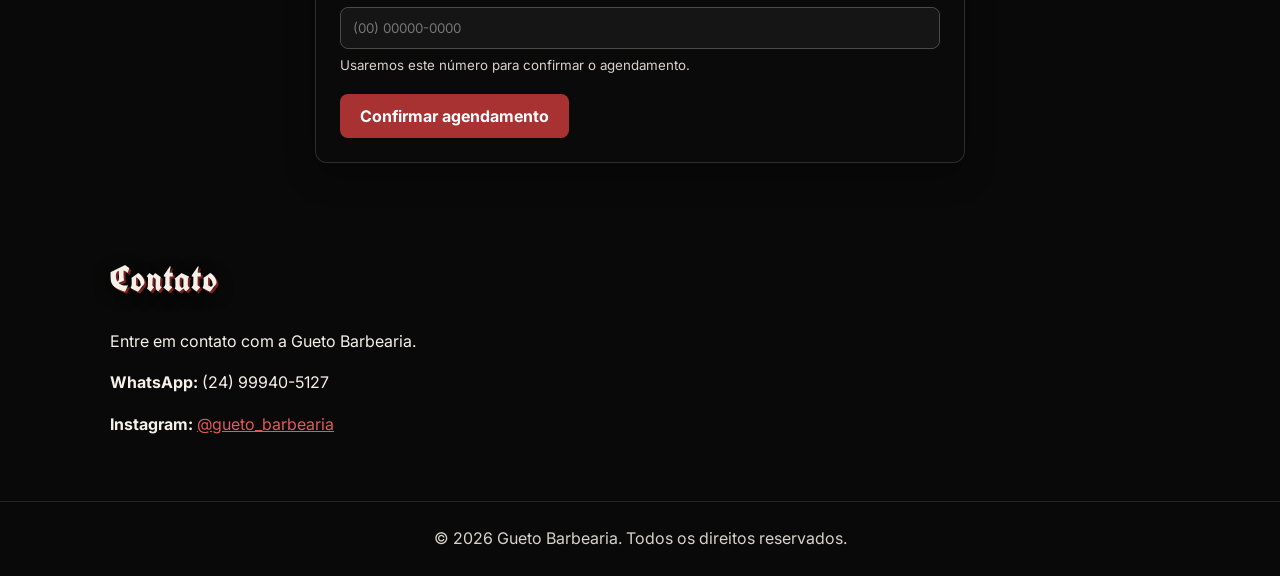
==== commit cd5f045f: "Novas Imagens e Adição do JavaScript" ====
--- a/src/GuetoBarbearia.Api/docs/index.html
+++ b/src/GuetoBarbearia.Api/docs/index.html
@@ -11,7 +11,7 @@
         href="https://fonts.googleapis.com/css2?family=Inter:wght@400;500;600;700&amp;family=UnifrakturCook:wght@700&amp;display=swap"
         rel="stylesheet"
     >
-    <link rel="stylesheet" href="assets/css/style.css">
+    <link rel="stylesheet" href="assets/CSS/style.css">
 </head>
 <body>
     <header>
@@ -39,41 +39,131 @@
             <p>Conheça os serviços oferecidos pela Gueto Barbearia.</p>
 
             <div class="lista-servicos">
-                <article class="servico">
-                    <h3>Twist</h3>
-                    <p>O cabelo é dividido em mechas, e cada uma é torcida em duas partes.</p>
-
-                    <div class="servico-imagens">
-                        <img src="assets/images/Twist-EX1.jpg" alt="Primeiro exemplo de penteado twist" loading="lazy">
-                        <img src="assets/images/Twist-EX2.jpg" alt="Segundo exemplo de penteado twist" loading="lazy">
-                    </div>
-
-                    <p><strong>Preço:</strong> R$ 120,00</p>
-                </article>
-
-                <article class="servico">
-                    <h3>Barrel Twists</h3>
-                    <p>É um estilo moderno e marcante que mistura a base de tranças rasteiras com torções de mechas.</p>
-
-                    <div class="servico-imagens">
-                        <img src="assets/images/Barrel-1.jpg" alt="Primeiro exemplo de barrel twists" loading="lazy">
-                        <img src="assets/images/Barrel-2.jpg" alt="Segundo exemplo de barrel twists" loading="lazy">
-                    </div>
-
-                    <p><strong>Preço:</strong> R$ 150,00</p>
-                </article>
-
-                <article class="servico">
-                    <h3>Corte de cabelo (americano)</h3>
-                    <p>O complemento perfeito para seus penteados. Faça seu retwist e saia na régua.</p>
-
-                    <div class="servico-imagens">
-                        <img src="assets/images/Corte-1.jpg" alt="Primeiro exemplo de corte americano" loading="lazy">
-                        <img src="assets/images/Corte-2.jpg" alt="Segundo exemplo de corte americano" loading="lazy">
-                    </div>
-
-                    <p><strong>Preço:</strong> R$ 25,00</p>
-                </article>
+                <div class="coluna-servicos">
+                    <article class="servico servico-starter">
+                        <h3>Starter Locs</h3>
+                        <p>Formação inicial dos locs, com divisões e torções cuidadosas para começar o processo.</p>
+
+                        <div class="servico-imagens">
+                            <img
+                                src="assets/images/Starter-Locs.jpg"
+                                alt="Starter locs recém-finalizados vistos por cima"
+                                loading="lazy"
+                            >
+                        </div>
+
+                        <p><strong>Preço:</strong> consulte pelo WhatsApp</p>
+                    </article>
+
+                    <article class="servico servico-corte">
+                        <h3>Corte de cabelo (americano)</h3>
+                        <p>O complemento perfeito para seus penteados. Faça seu retwist e saia na régua.</p>
+
+                        <div class="servico-imagens">
+                            <img
+                                src="assets/images/Corte-1.jpg"
+                                alt="Corte com degradê e acabamento em cabelo com locs"
+                                loading="lazy"
+                            >
+                            <img
+                                src="assets/images/Corte-2.jpg"
+                                alt="Corte americano com degradê visto de perfil"
+                                loading="lazy"
+                            >
+                            <img
+                                src="assets/images/gueto_barbearia-3964467918306759523_77142086378_2-20260815_161705.jpg"
+                                alt="Corte americano com degradê baixo visto de perfil"
+                                loading="lazy"
+                            >
+                            <img
+                                src="assets/images/gueto_barbearia-3971470426510183748_77142086378_2-20260825_080949.jpg"
+                                alt="Corte em cabelo cacheado com acabamento na nuca"
+                                loading="lazy"
+                            >
+                        </div>
+
+                        <p><strong>Preço:</strong> R$ 25,00</p>
+                    </article>
+                </div>
+
+                <div class="coluna-servicos">
+                    <article class="servico servico-twist">
+                        <h3>Twist</h3>
+                        <p>O cabelo é dividido em mechas, e cada uma é torcida em duas partes.</p>
+
+                        <div class="servico-imagens">
+                            <img
+                                src="assets/images/Twist-EX1.jpg"
+                                alt="Penteado twist com mechas longas visto por trás"
+                                loading="lazy"
+                            >
+                            <img
+                                src="assets/images/Twist-EX2.jpg"
+                                alt="Penteado twist com mechas longas visto de frente"
+                                loading="lazy"
+                            >
+                            <img
+                                src="assets/images/gueto_barbearia-3791121413651179153_77142086378_1-20251219_120832.jpg"
+                                alt="Twist curto com divisões quadradas visto por trás"
+                                loading="lazy"
+                            >
+                            <img
+                                src="assets/images/gueto_barbearia-3791121413651179153_77142086378_2-20251219_120832.jpg"
+                                alt="Twist curto com divisões quadradas visto de frente"
+                                loading="lazy"
+                            >
+                        </div>
+
+                        <p><strong>Preço:</strong> R$ 120,00</p>
+                    </article>
+                </div>
+
+                <div class="coluna-servicos">
+                    <article class="servico servico-barrel">
+                        <h3>Barrel Twists</h3>
+                        <p>É um estilo moderno e marcante que mistura a base de tranças rasteiras com torções de mechas.</p>
+
+                        <div class="servico-imagens">
+                            <img
+                                src="assets/images/Barrel-1.jpg"
+                                alt="Barrel twists com acabamento geométrico vistos de cima"
+                                loading="lazy"
+                            >
+                            <img
+                                src="assets/images/Barrel-2.jpg"
+                                alt="Barrel twists em locs longos presos para trás"
+                                loading="lazy"
+                            >
+                            <img
+                                src="assets/images/gueto_barbearia-3783080136467841810_77142086378_1-20251208_095157.jpg"
+                                alt="Barrel twists em locs vistos de perfil"
+                                loading="lazy"
+                            >
+                            <img
+                                src="assets/images/gueto_barbearia-3957358663690365538_77142086378_1-20260805_205216.jpg"
+                                alt="Barrel twists com divisões geométricas vistos de cima"
+                                loading="lazy"
+                            >
+                            <img
+                                src="assets/images/gueto_barbearia-3957358663690365538_77142086378_2-20260805_205216.jpg"
+                                alt="Barrel twists com divisões geométricas vistos pela lateral"
+                                loading="lazy"
+                            >
+                            <img
+                                src="assets/images/gueto_barbearia-3977689636026386949_77142086378_1-20260902_220617.webp"
+                                alt="Barrel twists grossos vistos de cima"
+                                loading="lazy"
+                            >
+                            <img
+                                src="assets/images/gueto_barbearia-3977689636026386949_77142086378_2-20260902_220617.webp"
+                                alt="Barrel twists grossos vistos de perfil"
+                                loading="lazy"
+                            >
+                        </div>
+
+                        <p><strong>Preço:</strong> R$ 150,00</p>
+                    </article>
+                </div>
             </div>
         </section>
 
@@ -118,6 +208,7 @@
 
                     <select id="servico" name="servico" required>
                         <option value="" selected disabled>Selecione um serviço</option>
+                        <option value="starter-locs">Starter Locs — valor sob consulta</option>
                         <option value="twist">Twist — R$ 120,00</option>
                         <option value="barrel-twists">Barrel Twists — R$ 150,00</option>
                         <option value="corte-americano">Corte americano — R$ 25,00</option>
@@ -175,7 +266,7 @@
         </section>
 
         <section id="contato">
-            <h2>Contato e localização</h2>
+            <h2>Contato</h2>
             <p>Entre em contato com a Gueto Barbearia.</p>
 
             <address>
@@ -203,5 +294,7 @@
             &copy; 2026 Gueto Barbearia. Todos os direitos reservados.
         </p>
     </footer>
+
+    <script src="assets/JS/script.js"></script>
 </body>
-</html>
+</html>
--- a/src/GuetoBarbearia.Api/docs/assets/CSS/style.css
+++ b/src/GuetoBarbearia.Api/docs/assets/CSS/style.css
@@ -0,0 +1,495 @@
+* {
+    box-sizing: border-box;
+}
+
+:root {
+    --cor-fundo: #090909;
+    --cor-texto: #F5F1E8;
+    --cor-destaque: #E15A5A;
+    --cor-principal: #A83232;
+    --cor-principal-hover: #C84545;
+    --cor-texto-secundario: #D8D3CA;
+    --cor-campo: #151515;
+    --cor-borda-campo: #4A4A4A;
+}
+
+html {
+    scroll-behavior: smooth;
+}
+
+body {
+    margin: 0;
+    min-height: 100vh;
+    font-family: "Inter", Arial, sans-serif;
+    color: var(--cor-texto);
+    line-height: 1.6;
+    background-color: var(--cor-fundo);
+    background-image:
+        linear-gradient(rgba(0, 0, 0, 0.68), rgba(0, 0, 0, 0.88)),
+        url("../images/GANG-WALL.jpeg");
+    background-size: cover;
+    background-position: center top;
+    background-repeat: no-repeat;
+    background-attachment: fixed;
+}
+
+img {
+    max-width: 100%;
+    height: auto;
+}
+
+header {
+    display: flex;
+    justify-content: space-between;
+    align-items: center;
+    flex-wrap: wrap;
+    gap: 20px;
+    padding: 18px 24px;
+    background-color: rgba(9, 9, 9, 0.94);
+    border-bottom: 2px solid var(--cor-principal);
+}
+
+h1,
+h2 {
+    font-family: "UnifrakturCook", "Old English Text MT", serif;
+    font-weight: 700;
+    line-height: 1.1;
+    letter-spacing: 0.03em;
+}
+
+.logo {
+    display: inline-flex;
+    align-items: center;
+    flex-shrink: 0;
+    padding: 4px 6px;
+    border-radius: 10px;
+    transition: transform 0.25s ease, filter 0.25s ease;
+}
+
+.logo img {
+    display: block;
+    width: clamp(135px, 14vw, 175px);
+    height: auto;
+    filter:
+        drop-shadow(0 6px 8px rgba(0, 0, 0, 0.7))
+        drop-shadow(0 0 5px rgba(225, 90, 90, 0.35));
+}
+
+.logo:hover {
+    transform: translateY(-2px) scale(1.035);
+    filter: brightness(1.08);
+}
+
+nav {
+    display: flex;
+    flex-wrap: wrap;
+    gap: 20px;
+}
+
+nav a {
+    color: var(--cor-texto);
+    font-weight: 600;
+    text-decoration: none;
+    transition: color 0.2s ease;
+}
+
+nav a:hover {
+    color: var(--cor-destaque);
+}
+
+main {
+    max-width: 1100px;
+    margin: 0 auto;
+}
+
+section {
+    padding: 48px 20px;
+}
+
+h1,
+h2 {
+    margin-top: 0;
+    color: var(--cor-texto);
+    text-shadow: 2px 2px 0 #7A2020, 0 4px 16px rgba(0, 0, 0, 0.8);
+}
+
+h1 {
+    font-size: 3rem;
+}
+
+h2 {
+    font-size: 2.25rem;
+}
+
+#inicio {
+    display: flex;
+    flex-direction: column;
+    justify-content: center;
+    align-items: center;
+    gap: 16px;
+    padding: 20px;
+    min-height: 70vh;
+    text-align: center;
+}
+#inicio p {
+    max-width: 650px;
+    margin: 0;
+    color: var(--cor-texto-secundario);
+    font-size: 1.1rem;
+}
+#inicio h1 {
+    margin-bottom: 0;
+    font-size: clamp(3rem, 8vw, 5.5rem);
+}
+
+.logo-destaque {
+    position: relative;
+    z-index: 0;
+    width: min(100%, 620px);
+    margin: 2px auto;
+}
+
+.logo-destaque::before {
+    content: "";
+    position: absolute;
+    inset: 20% 8%;
+    z-index: -1;
+    background-color: rgba(168, 50, 50, 0.2);
+    border-radius: 50%;
+    filter: blur(34px);
+}
+
+.logo-destaque img {
+    display: block;
+    width: 100%;
+    height: auto;
+    filter:
+        drop-shadow(0 18px 18px rgba(0, 0, 0, 0.7))
+        drop-shadow(0 0 9px rgba(225, 90, 90, 0.28));
+    transition: transform 0.3s ease, filter 0.3s ease;
+    animation: entrada-logo 0.75s ease-out both;
+}
+
+.logo-destaque:hover img {
+    transform: translateY(-4px) scale(1.015);
+    filter:
+        drop-shadow(0 22px 20px rgba(0, 0, 0, 0.78))
+        drop-shadow(0 0 12px rgba(225, 90, 90, 0.38));
+}
+
+@keyframes entrada-logo {
+    from {
+        opacity: 0;
+        transform: translateY(12px) scale(0.97);
+    }
+
+    to {
+        opacity: 1;
+        transform: translateY(0) scale(1);
+    }
+}
+
+.servico {
+    width: 100%;
+    background-color: rgba(10, 10, 10, 0.82);
+    padding: 24px;
+    margin-bottom: 0;
+    border: 1px solid rgba(255, 255, 255, 0.14);
+    border-radius: 12px;
+    box-shadow: 0 12px 32px rgba(0, 0, 0, 0.28);
+    transition:
+        transform 0.25s ease,
+        border-color 0.25s ease,
+        box-shadow 0.25s ease;
+}
+
+.servico:hover {
+    transform: translateY(-6px);
+    border-color: var(--cor-destaque);
+    box-shadow: 0 18px 42px rgba(0, 0, 0, 0.45);
+}
+
+.servico h3 {
+    color: var(--cor-destaque);
+    margin: 0 0 10px;
+}
+
+.servico > p:first-of-type {
+    margin: 0 0 18px;
+    color: var(--cor-texto-secundario);
+}
+
+.servico > p:last-child {
+    margin: 18px 0 0;
+    padding-top: 14px;
+    border-top: 1px solid rgba(255, 255, 255, 0.12);
+}
+
+.servico-imagens {
+    display: grid;
+    grid-template-columns: repeat(2, minmax(0, 1fr));
+    gap: 12px;
+}
+
+.servico-imagens img:only-child {
+    grid-column: 1 / -1;
+    justify-self: center;
+    width: calc(50% - 6px);
+}
+
+.servico-imagens img {
+    object-position: center;
+    display: block;
+    width: 100%;
+    aspect-ratio: 4 / 5;
+    object-fit: cover;
+    border-radius: 8px;
+    border: 1px solid rgba(255, 255, 255, 0.18);
+    transition: transform 0.25s ease, filter 0.25s ease;
+}
+
+.servico-imagens img:hover {
+    transform: scale(1.03);
+    filter: brightness(1.08);
+}
+
+.barbeiro {
+    display: flex;
+    align-items: center;
+    flex-wrap: wrap;
+    gap: 32px;
+    padding: 24px;
+    background-color: rgba(12, 12, 12, 0.72);
+    border: 1px solid rgba(255, 255, 255, 0.14);
+    border-radius: 12px;
+    box-shadow: 0 12px 32px rgba(0, 0, 0, 0.28);
+}
+
+.barbeiro img {
+    width: 280px;
+    border-radius: 12px;
+}
+
+.barbeiro-informacoes {
+    flex: 1;
+    min-width: 250px;
+}
+
+.barbeiro-informacoes h3 {
+    color: var(--cor-destaque);
+    margin-top: 0;
+}
+
+.botao {
+    display: inline-block;
+    padding: 12px 20px;
+    color: #FFFFFF;
+    font-family: inherit;
+    font-size: 1rem;
+    font-weight: 700;
+    text-decoration: none;
+    background-color: var(--cor-principal);
+    border: 0;
+    border-radius: 8px;
+    cursor: pointer;
+    transition: background-color 0.2s ease, transform 0.2s ease;
+}
+
+.botao:hover {
+    background-color: var(--cor-principal-hover);
+}
+
+.botao:active {
+    transform: scale(0.98);
+}
+
+.botao:focus-visible,
+nav a:focus-visible,
+.logo:focus-visible {
+    outline: 3px solid var(--cor-texto);
+    outline-offset: 4px;
+}
+
+address {
+    font-style: normal;
+}
+
+address a {
+    color: var(--cor-destaque);
+}
+
+footer {
+    padding: 24px;
+    color: var(--cor-texto-secundario);
+    text-align: center;
+    background-color: rgba(9, 9, 9, 0.94);
+    border-top: 1px solid rgba(255, 255, 255, 0.12);
+}
+
+footer p {
+    margin: 0;
+}
+
+#form-agendamento {
+    max-width: 650px;
+    margin: 0 auto;
+    padding: 24px;
+    background-color: rgba(12, 12, 12, 0.72);
+    border: 1px solid rgba(255, 255, 255, 0.14);
+    border-radius: 12px;
+    box-shadow: 0 12px 32px rgba(0, 0, 0, 0.28);
+}
+.campo-formulario {
+    margin-bottom: 18px;
+}
+.campo-formulario label {
+    display: block;
+    margin-bottom: 6px;
+    font-weight: 600;
+}
+.campo-formulario input,
+.campo-formulario select {
+    width: 100%;
+    padding: 12px;
+    background-color: var(--cor-campo);
+    color: var(--cor-texto);
+    border: 1px solid var(--cor-borda-campo);
+    border-radius: 8px;
+    font-family: inherit;
+}
+.campo-formulario input:focus,
+.campo-formulario select:focus {
+    border-color: var(--cor-destaque);
+    outline: 2px solid var(--cor-destaque);
+    outline-offset: 2px;
+}
+.campo-formulario small {
+    display: block;
+    color: var(--cor-texto-secundario);
+    margin-top: 6px;
+}
+.campo-formulario select:disabled {
+    cursor: not-allowed;
+    opacity: 0.6;
+}
+.lista-servicos {
+    display: grid;
+    grid-template-columns: repeat(3, minmax(0, 1fr));
+    align-items: start;
+    gap: 24px;
+}
+
+.coluna-servicos {
+    display: flex;
+    min-width: 0;
+    flex-direction: column;
+    gap: 24px;
+}
+
+@media (max-width: 900px) {
+    .lista-servicos {
+        display: flex;
+        flex-direction: column;
+    }
+
+    .coluna-servicos {
+        display: contents;
+    }
+
+    .servico-starter {
+        order: 1;
+    }
+
+    .servico-twist {
+        order: 2;
+    }
+
+    .servico-barrel {
+        order: 3;
+    }
+
+    .servico-corte {
+        order: 4;
+    }
+
+    .servico-imagens {
+        grid-template-columns: repeat(auto-fill, minmax(130px, 1fr));
+    }
+
+    .servico-imagens img:only-child {
+        width: min(100%, 170px);
+    }
+}
+
+@media (max-width: 600px) {
+    nav {
+        justify-content: center;
+        gap: 8px 14px;
+    }
+
+    h2 {
+        font-size: 2rem;
+    }
+
+    section {
+        padding: 36px 16px;
+    }
+
+    .barbeiro-informacoes {
+        min-width: 100%;
+    }
+
+    body {
+        background-attachment: scroll;
+    }
+
+    header {
+        flex-direction: column;
+        gap: 12px;
+        padding: 16px;
+    }
+
+    nav a {
+        padding: 6px 4px;
+    }
+
+    .barbeiro {
+        justify-content: center;
+    }
+
+    #form-agendamento {
+        padding: 20px;
+    }
+
+    #form-agendamento .botao {
+        width: 100%;
+        text-align: center;
+    }
+}
+
+@media (prefers-reduced-motion: reduce) {
+    html {
+        scroll-behavior: auto;
+    }
+
+    .servico,
+    .servico-imagens img,
+    .botao,
+    nav a,
+    .logo,
+    .logo-destaque img {
+        transition: none;
+    }
+
+    .logo-destaque img {
+        animation: none;
+    }
+
+    .servico:hover,
+    .servico-imagens img:hover,
+    .botao:active,
+    .logo:hover,
+    .logo-destaque:hover img {
+        transform: none;
+    }
+}
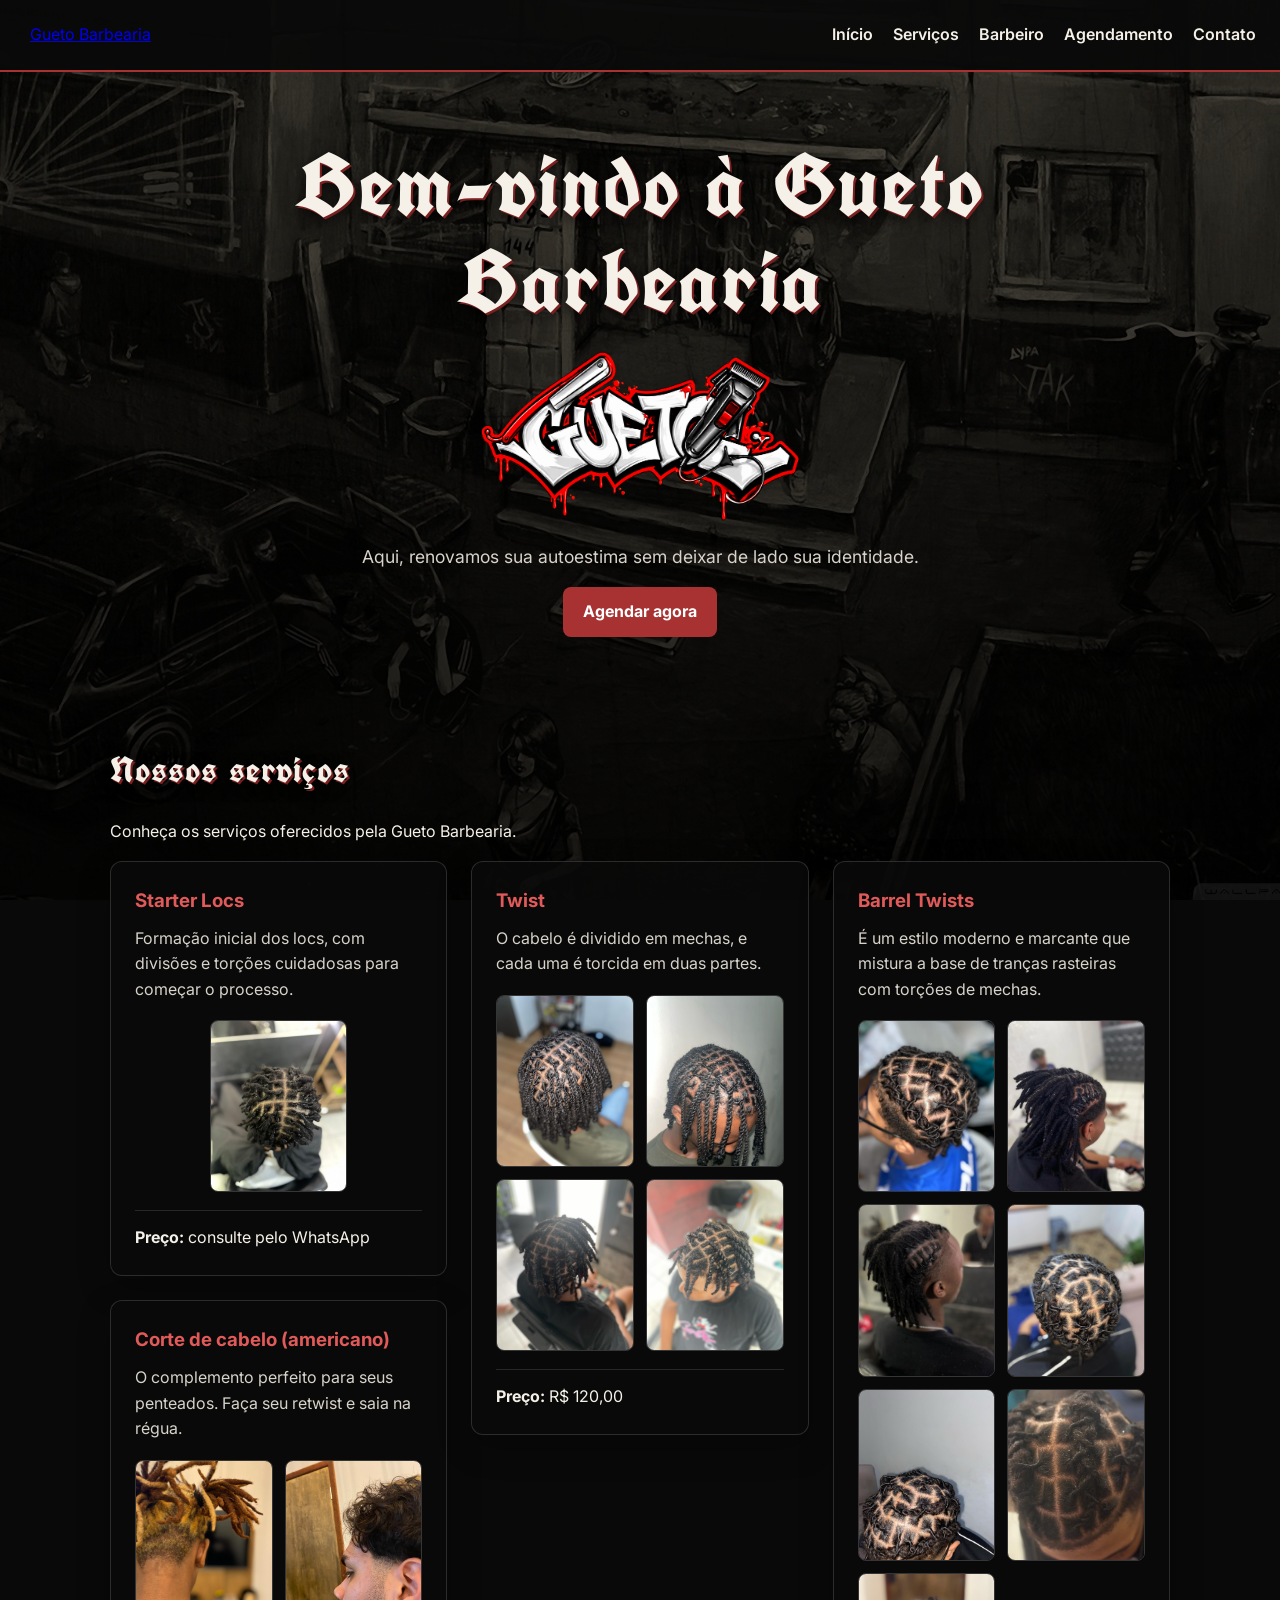
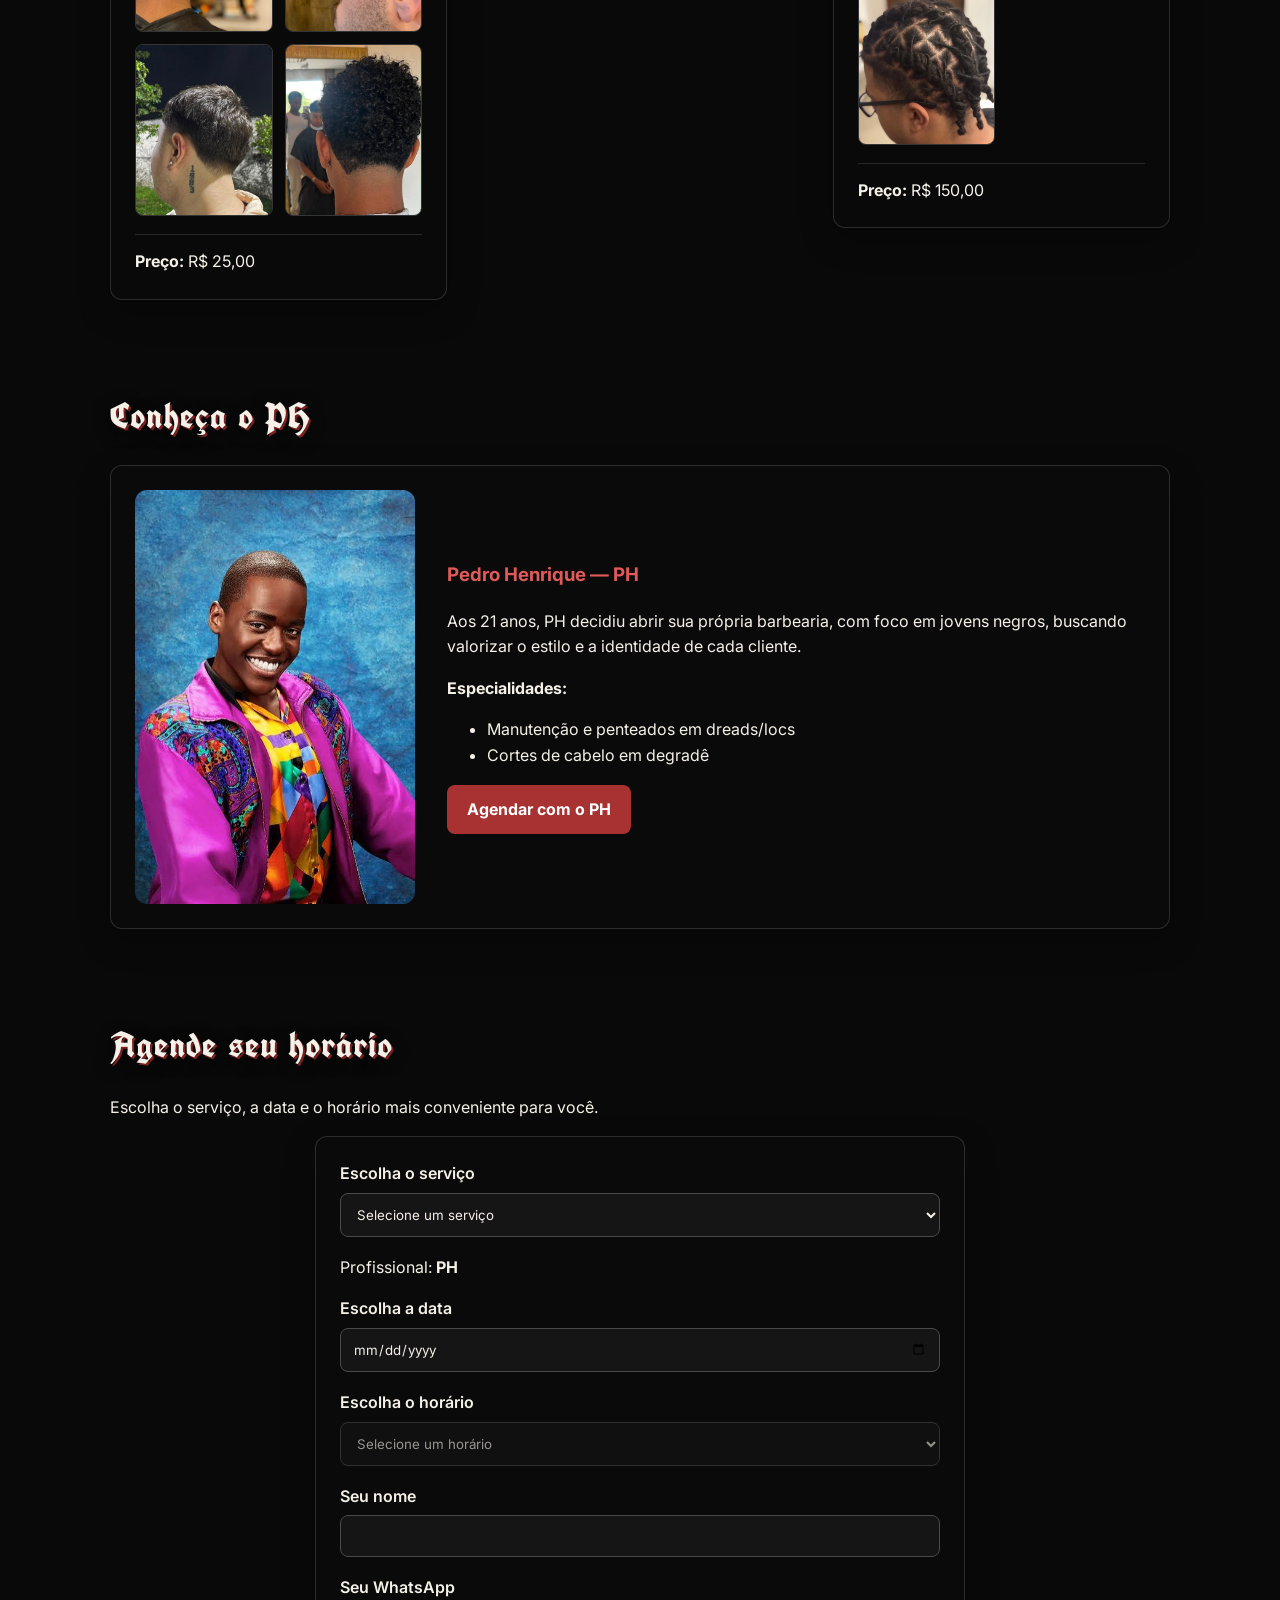
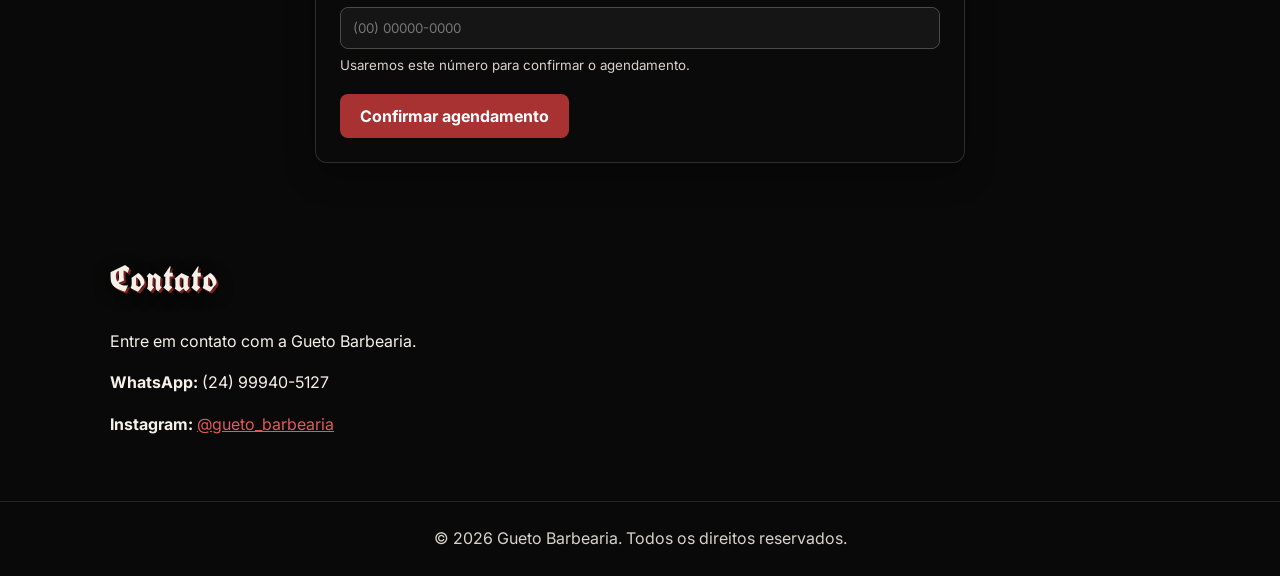
==== commit 6b580c82: "Adiciona lógica de agendamento e validação de formulário no JavaScript" ====
--- a/src/GuetoBarbearia.Api/docs/index.html
+++ b/src/GuetoBarbearia.Api/docs/index.html
@@ -208,11 +208,8 @@
 
                     <select id="servico" name="servico" required>
                         <option value="" selected disabled>Selecione um serviço</option>
-                        <option value="starter-locs">Starter Locs — valor sob consulta</option>
-                        <option value="twist">Twist — R$ 120,00</option>
-                        <option value="barrel-twists">Barrel Twists — R$ 150,00</option>
-                        <option value="corte-americano">Corte americano — R$ 25,00</option>
                     </select>
+                    <p id="resumo-servico" aria-live="polite"></p>
                 </div>
 
                 <p>Profissional: <strong>PH</strong></p>
@@ -224,12 +221,14 @@
                 </div>
 
                 <div class="campo-formulario">
-                    <label for="horario">Escolha o horário</label>
-
-                    <select id="horario" name="horario" required disabled>
-                        <option value="" selected>Selecione uma data primeiro</option>
-                    </select>
-                </div>
+            <label for="horario">Escolha o horário</label>
+
+            <select id="horario" name="horario" required disabled>
+                <option value="" selected disabled>Selecione um horário</option>
+            </select>
+                </div>
+
+                
                 <div class="campo-formulario">
                     <label for="nome">Seu nome</label>
 
@@ -242,6 +241,7 @@
                         required
                     >
                 </div>
+                <small id="erro-nome" aria-live="polite"></small>
 
                 <div class="campo-formulario">
                     <label for="whatsapp">Seu WhatsApp</label>
@@ -260,6 +260,8 @@
                         Usaremos este número para confirmar o agendamento.
                     </small>
                 </div>
+
+                <small id="erro-whatsapp" aria-live="polite"></small>
 
                 <button type="submit" class="botao">Confirmar agendamento</button>
             </form>
--- a/src/GuetoBarbearia.Api/docs/assets/CSS/style.css
+++ b/src/GuetoBarbearia.Api/docs/assets/CSS/style.css
@@ -493,3 +493,4 @@
         transform: none;
     }
 }
+
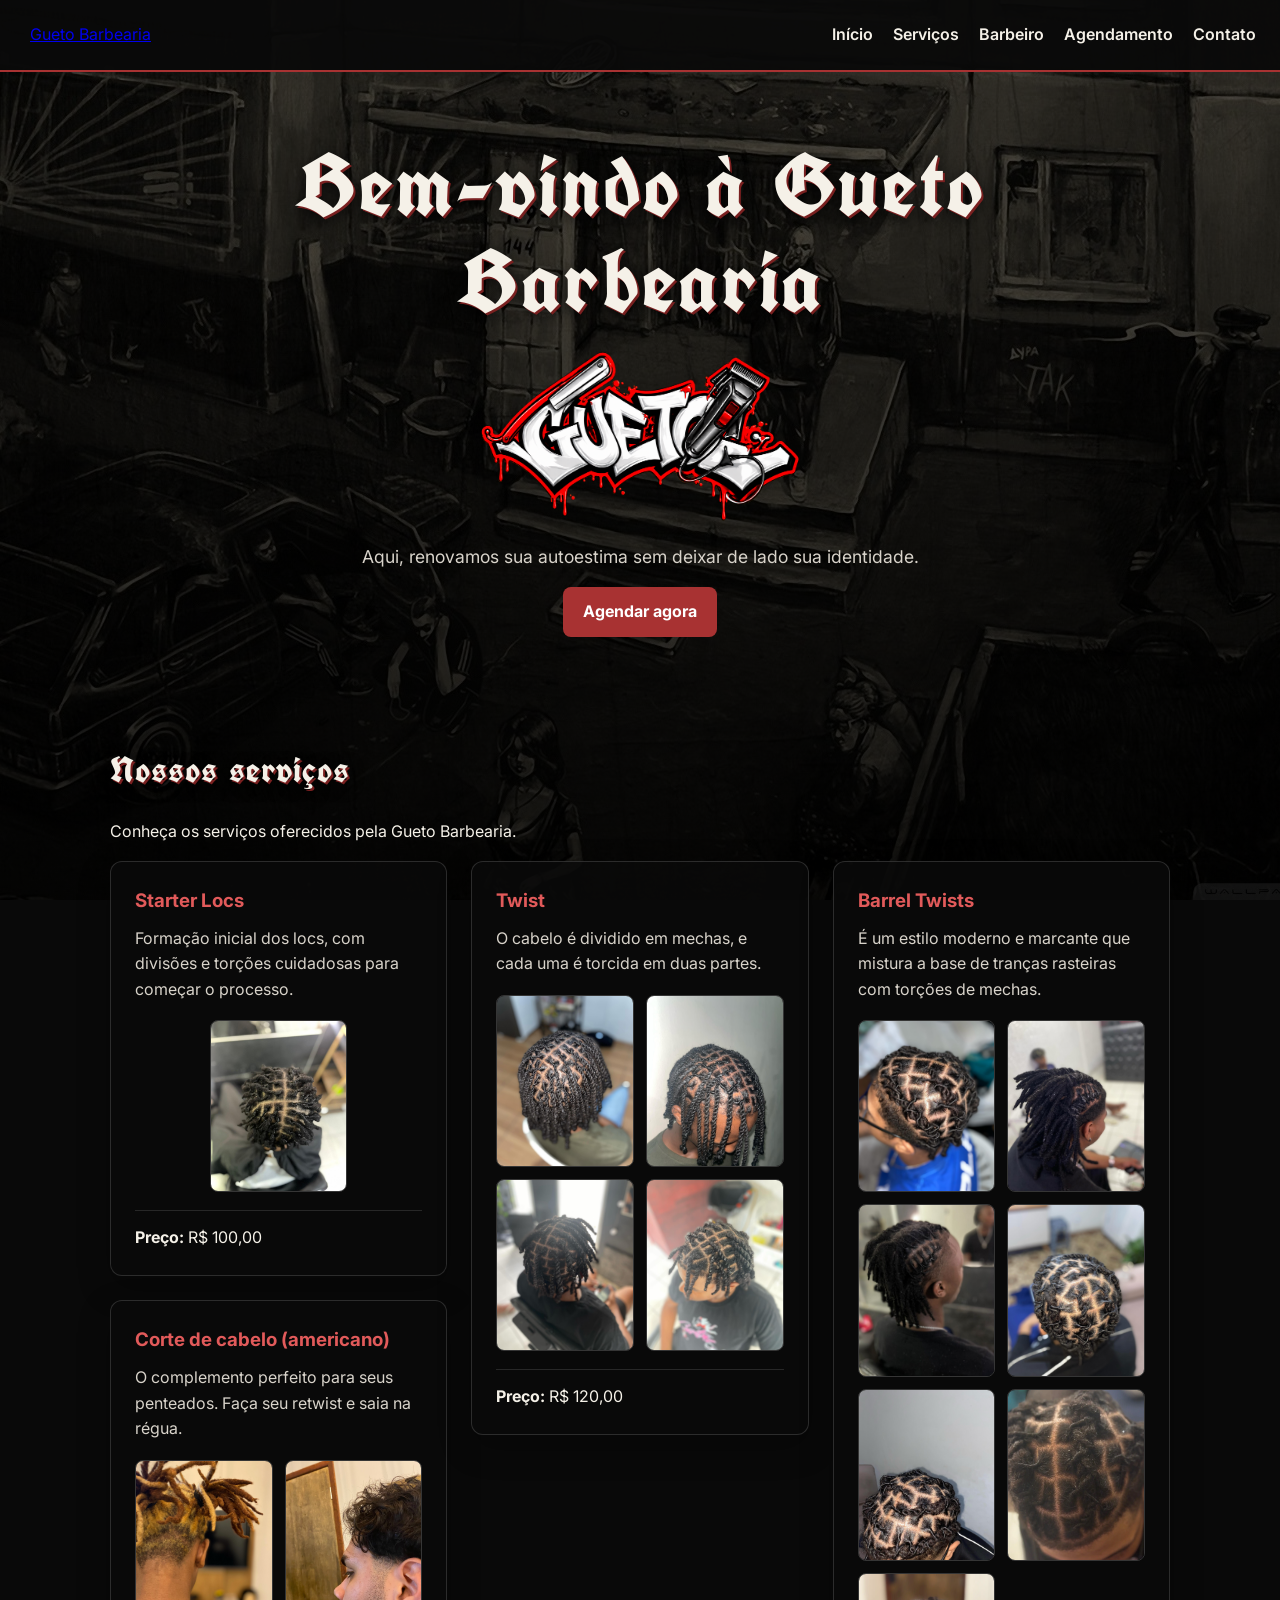
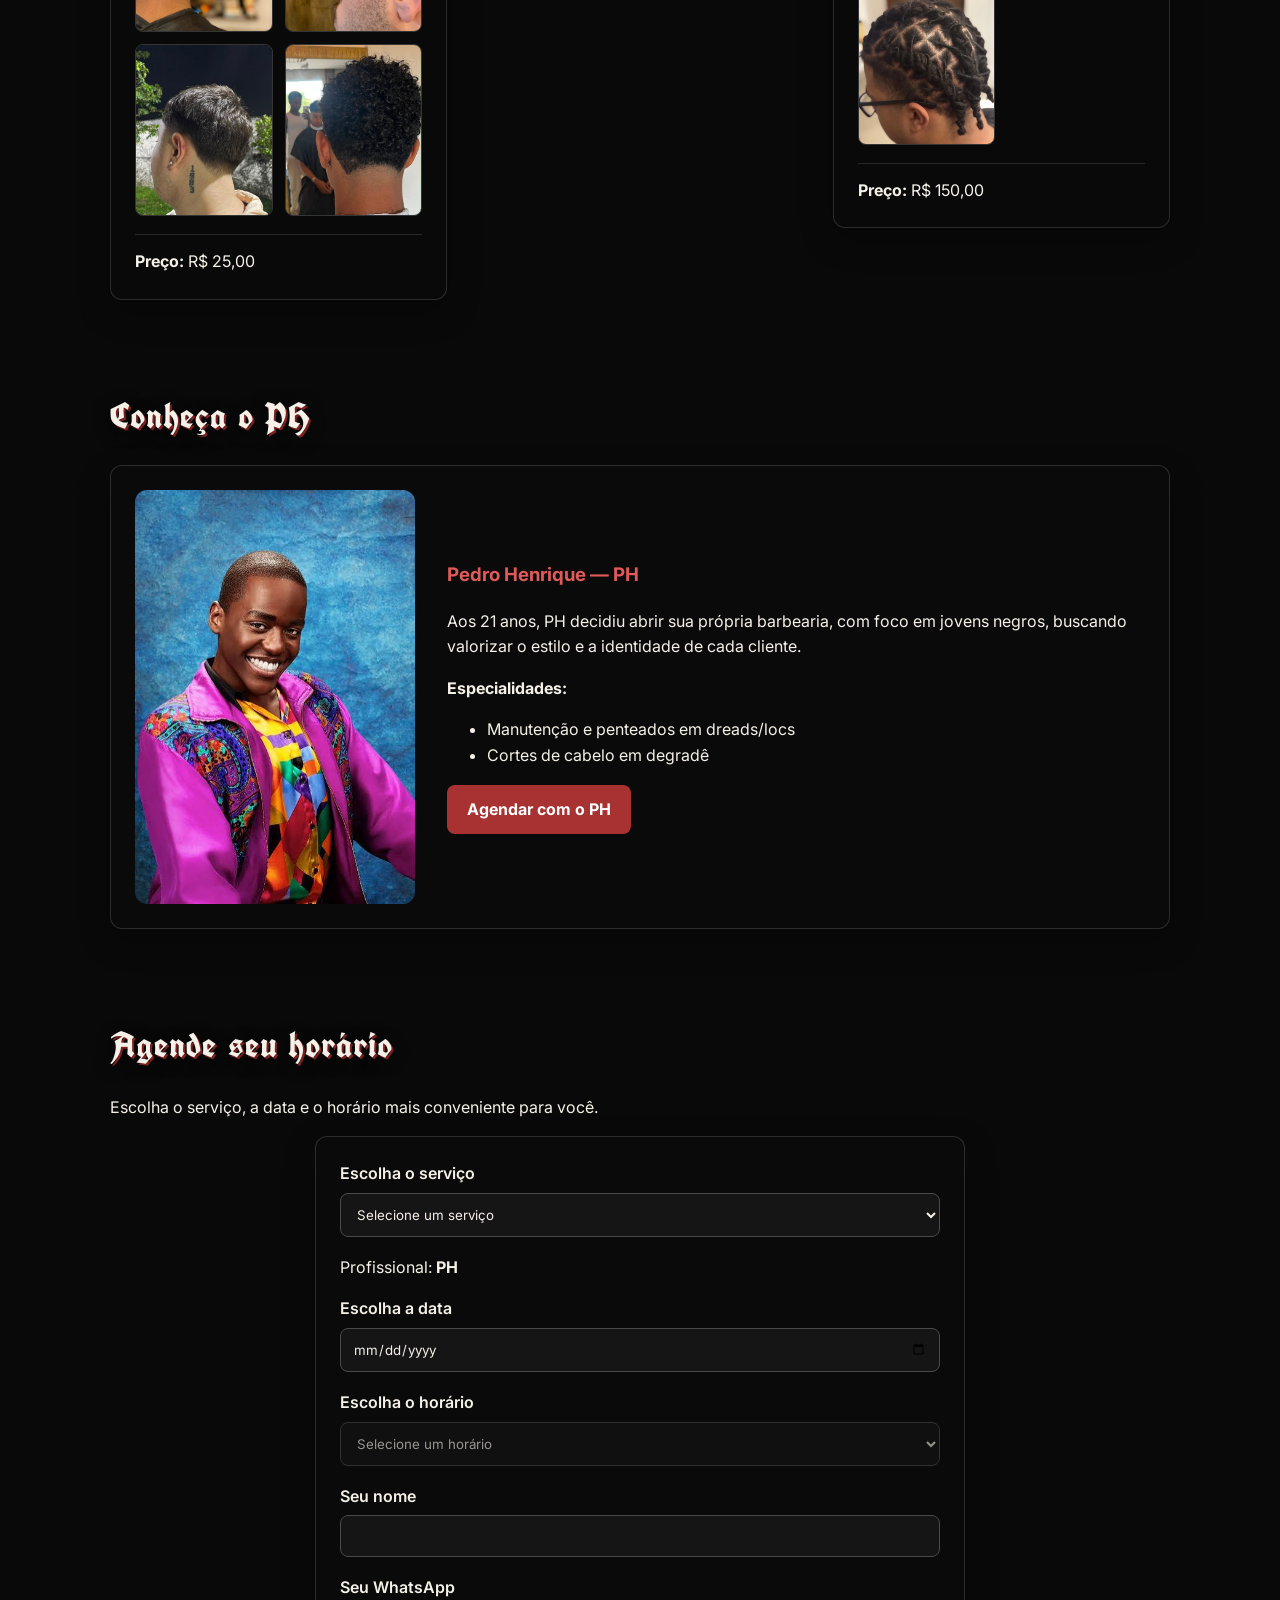
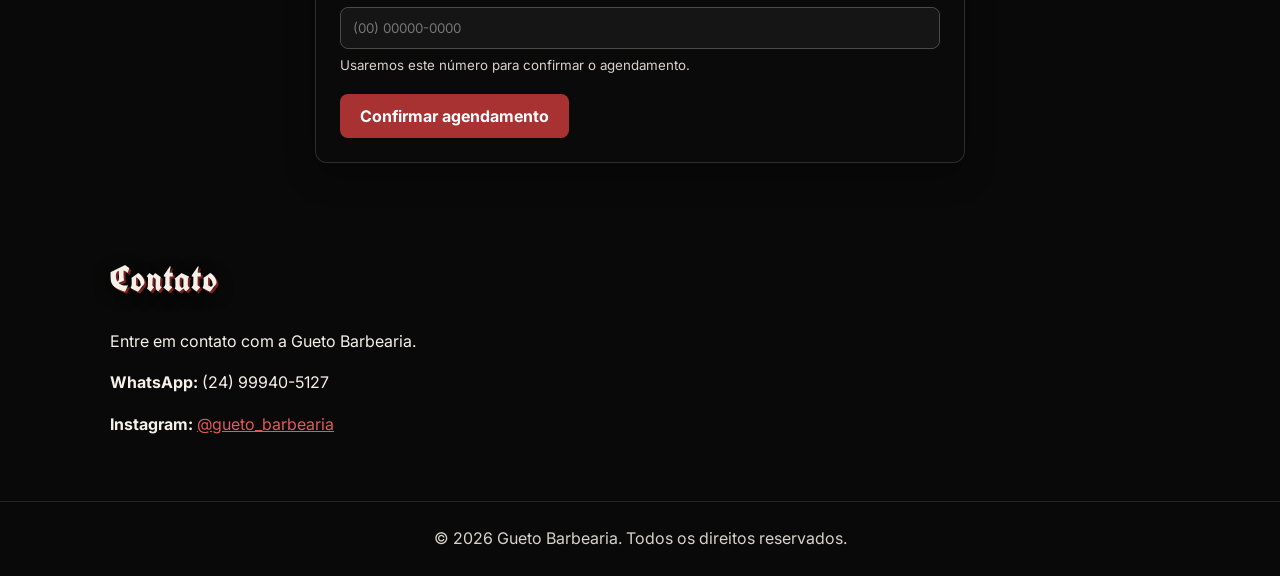
==== commit 1b77ff36: "Adiciona lógica para exibir resumo do agendamento e atualiza estilo no CSS" ====
--- a/src/GuetoBarbearia.Api/docs/index.html
+++ b/src/GuetoBarbearia.Api/docs/index.html
@@ -8,11 +8,12 @@
     <link rel="preconnect" href="https://fonts.googleapis.com">
     <link rel="preconnect" href="https://fonts.gstatic.com" crossorigin>
     <link
-        href="https://fonts.googleapis.com/css2?family=Inter:wght@400;500;600;700&amp;family=UnifrakturCook:wght@700&amp;display=swap"
+        href="https://fonts.googleapis.com/css2?family=Inter:wght@400;500;600;700&amp;family=Poppins:wght@400;500;600&amp;family=UnifrakturCook:wght@700&amp;display=swap"
         rel="stylesheet"
     >
     <link rel="stylesheet" href="assets/CSS/style.css">
 </head>
+
 <body>
     <header>
         <a href="#inicio" class="logo">Gueto Barbearia</a>
@@ -52,7 +53,7 @@
                             >
                         </div>
 
-                        <p><strong>Preço:</strong> consulte pelo WhatsApp</p>
+                        <p><strong>Preço:</strong> R$ 100,00</p>
                     </article>
 
                     <article class="servico servico-corte">
@@ -211,6 +212,7 @@
                     </select>
                     <p id="resumo-servico" aria-live="polite"></p>
                 </div>
+                
 
                 <p>Profissional: <strong>PH</strong></p>
                 <input type="hidden" name="barbeiro" value="ph">
@@ -265,6 +267,8 @@
 
                 <button type="submit" class="botao">Confirmar agendamento</button>
             </form>
+
+            <div id="resumo-agendamento" class="resumo-agendamento" aria-live="polite"></div>
         </section>
 
         <section id="contato">
--- a/src/GuetoBarbearia.Api/docs/assets/CSS/style.css
+++ b/src/GuetoBarbearia.Api/docs/assets/CSS/style.css
@@ -386,6 +386,47 @@
     gap: 24px;
 }
 
+
+/* Resumo mostrado depois que o agendamento é validado */
+.resumo-agendamento {
+    width: min(100%, 650px);
+    margin: 22px auto 0;
+    padding: 18px 20px;
+    font-family: "Poppins", "Inter", Arial, sans-serif;
+    background-color: rgba(12, 12, 12, 0.88);
+    border: 1px solid rgba(225, 90, 90, 0.35);
+    border-left: 4px solid var(--cor-destaque);
+    border-radius: 10px;
+    box-shadow: 0 10px 24px rgba(0, 0, 0, 0.24);
+}
+
+.resumo-agendamento:empty {
+    display: none;
+}
+
+.resumo-agendamento h3 {
+    margin: 0 0 12px;
+    color: var(--cor-texto);
+    font-family: "Poppins", "Inter", Arial, sans-serif;
+    font-size: 1.25rem;
+    font-weight: 600;
+    line-height: 1.3;
+    letter-spacing: 0;
+    text-shadow: none;
+}
+
+.resumo-agendamento p {
+    margin: 6px 0;
+    color: var(--cor-texto-secundario);
+    font-size: 0.98rem;
+    line-height: 1.5;
+}
+
+.resumo-agendamento strong {
+    color: var(--cor-texto);
+    font-weight: 600;
+}
+
 @media (max-width: 900px) {
     .lista-servicos {
         display: flex;
@@ -464,6 +505,15 @@
     #form-agendamento .botao {
         width: 100%;
         text-align: center;
+    }
+
+    .resumo-agendamento {
+        margin-top: 18px;
+        padding: 16px;
+    }
+
+    .resumo-agendamento h3 {
+        font-size: 1.15rem;
     }
 }
 
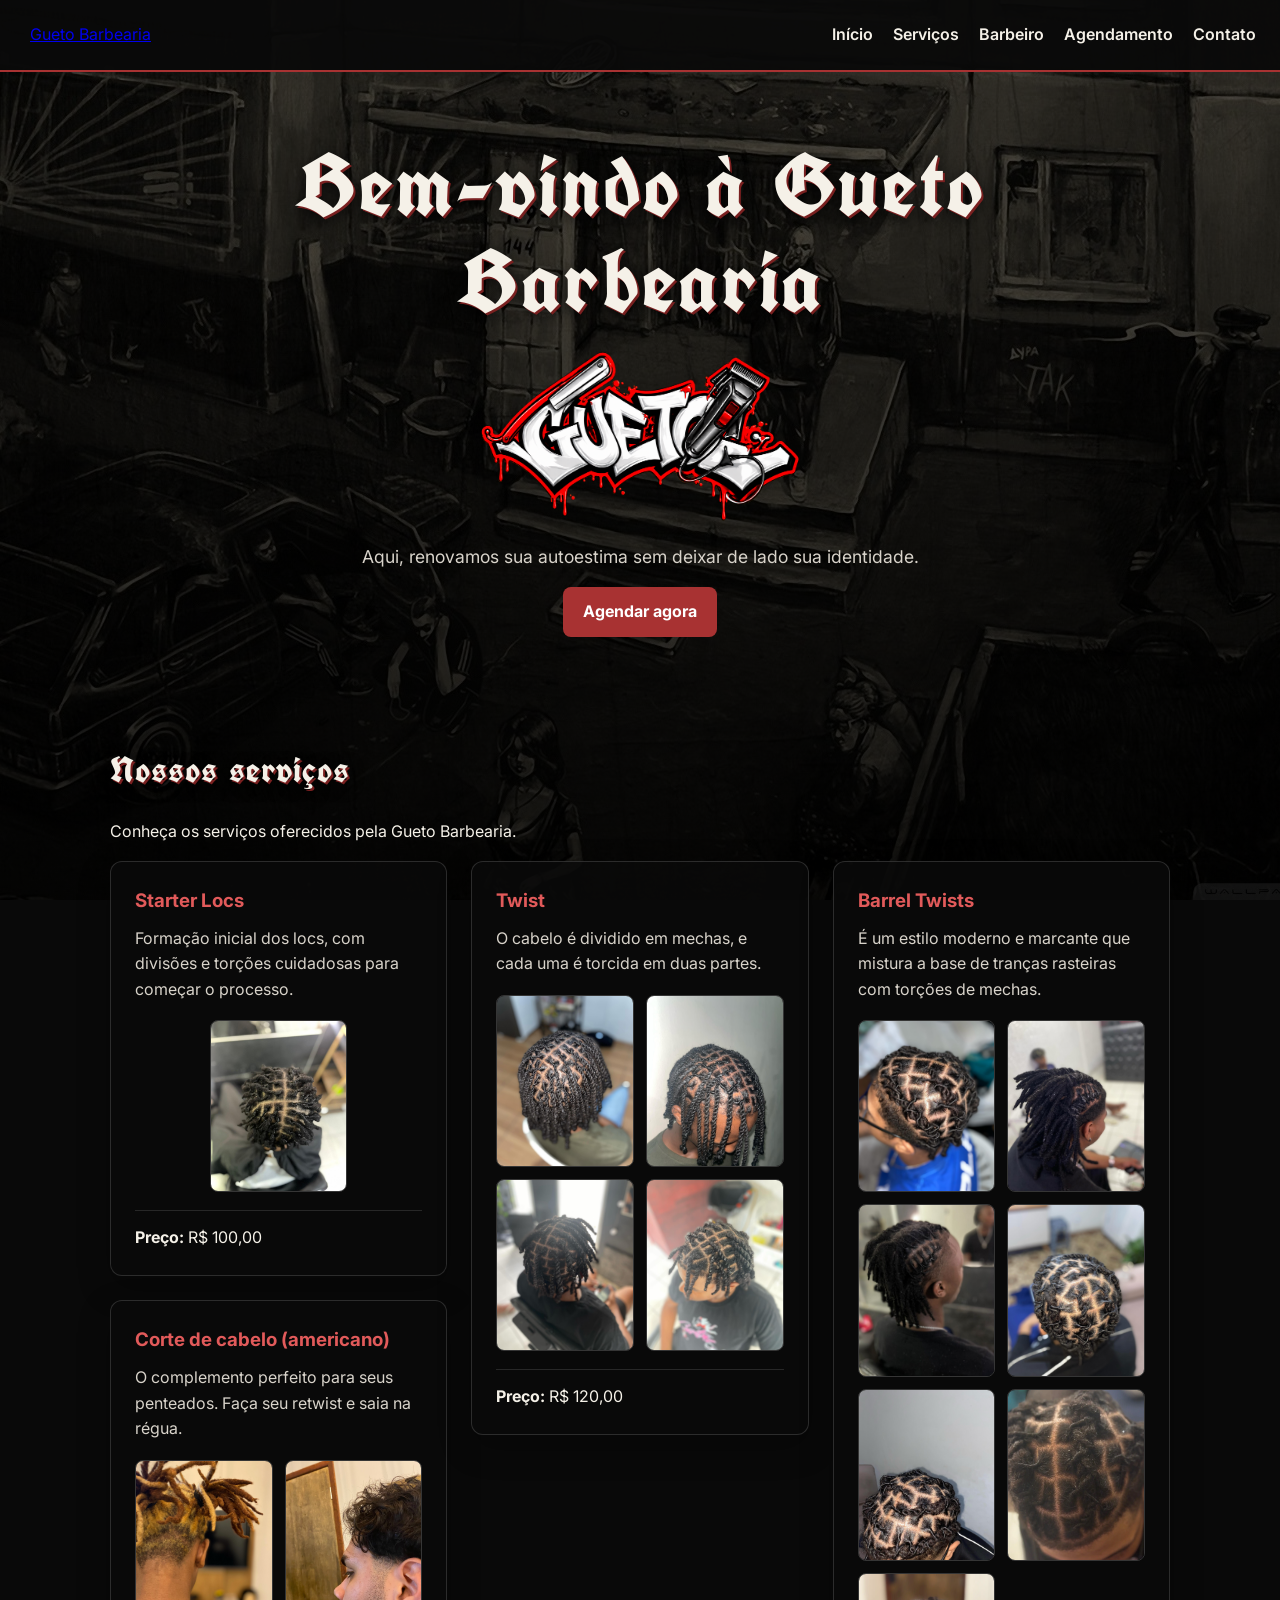
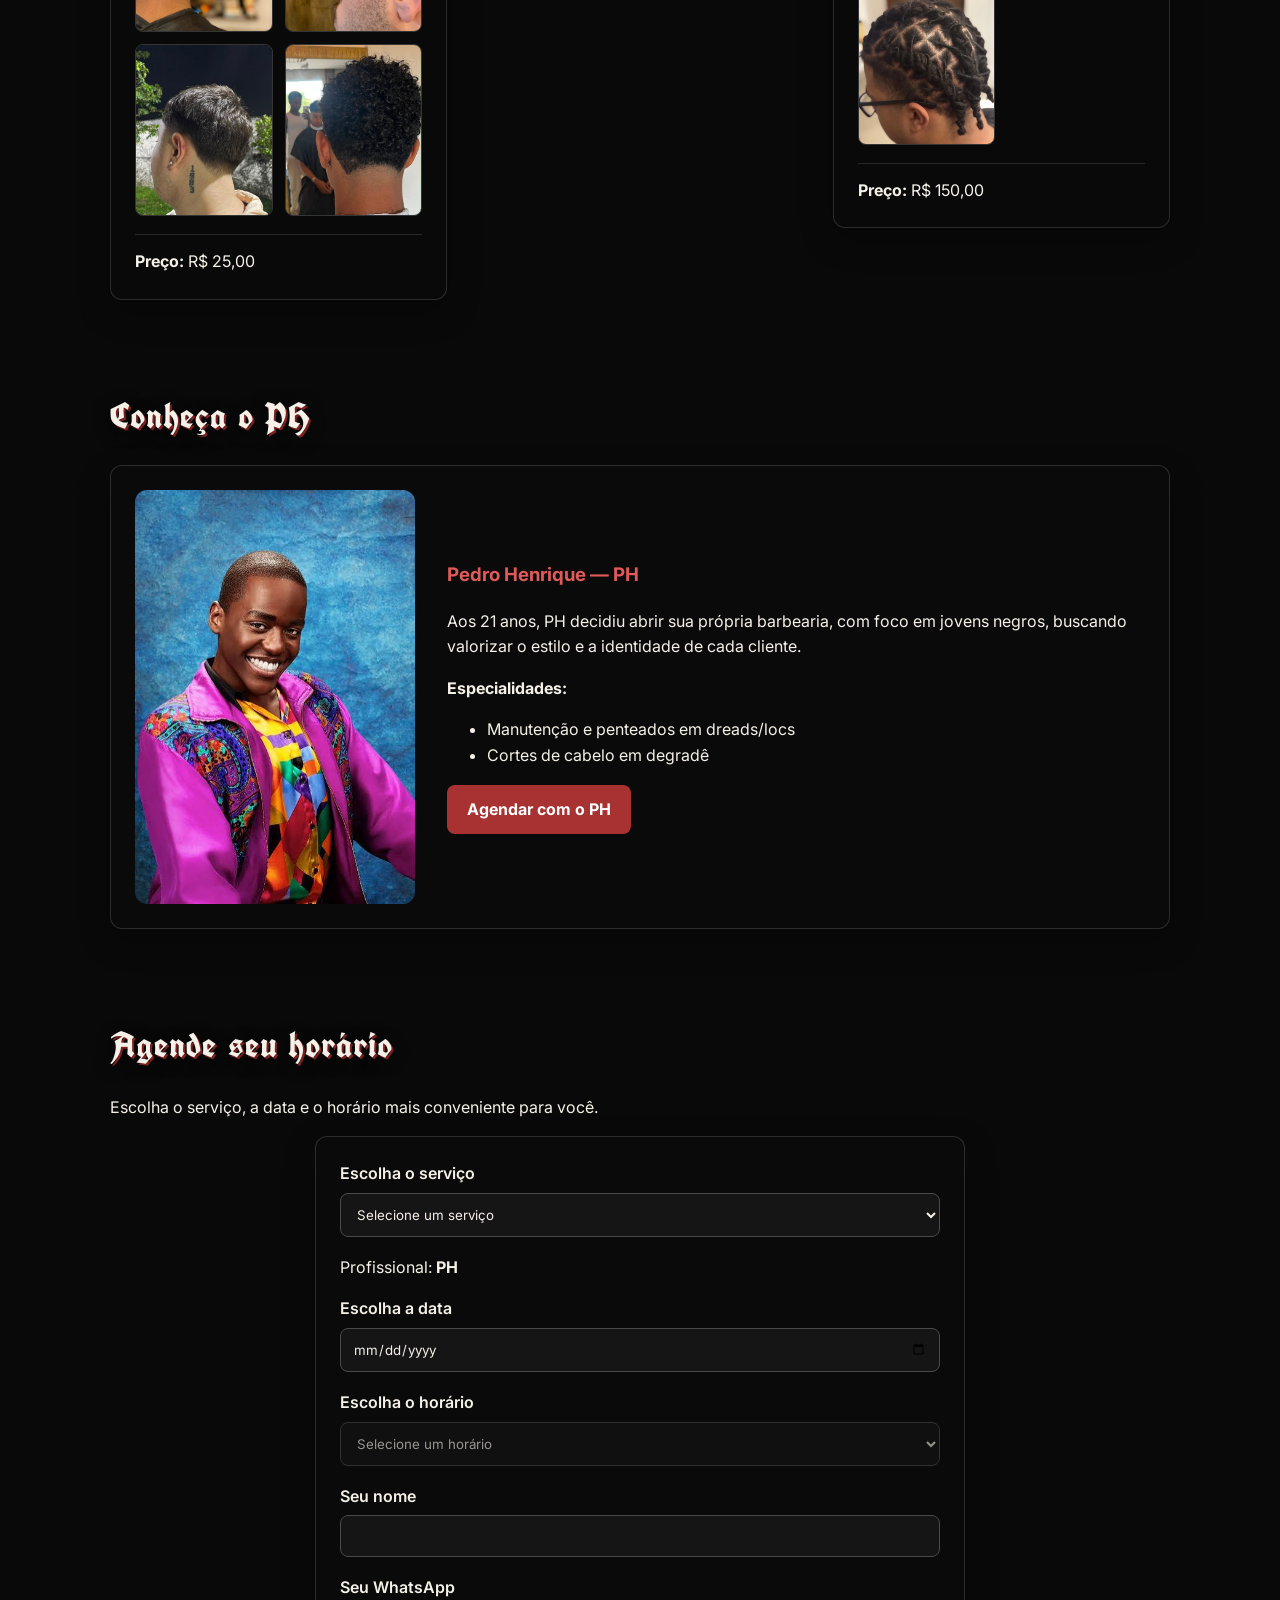
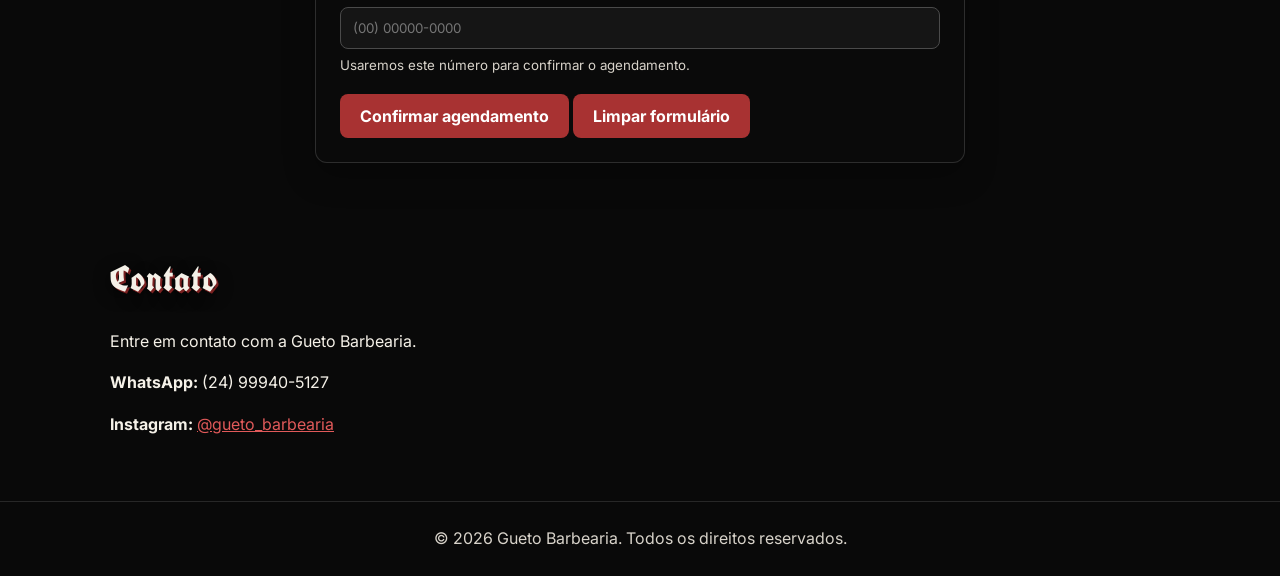
==== commit 81fc55ec: "Finalização do Front-End" ====
--- a/src/GuetoBarbearia.Api/docs/index.html
+++ b/src/GuetoBarbearia.Api/docs/index.html
@@ -220,7 +220,9 @@
                 <div class="campo-formulario">
                     <label for="data">Escolha a data</label>
                     <input type="date" id="data" name="data" required>
-                </div>
+                    <small id="erro-data" aria-live="polite"></small>
+                </div>
+
 
                 <div class="campo-formulario">
             <label for="horario">Escolha o horário</label>
@@ -228,6 +230,7 @@
             <select id="horario" name="horario" required disabled>
                 <option value="" selected disabled>Selecione um horário</option>
             </select>
+                    <small id="erro-horario" aria-live="polite"></small>
                 </div>
 
                 
@@ -266,6 +269,7 @@
                 <small id="erro-whatsapp" aria-live="polite"></small>
 
                 <button type="submit" class="botao">Confirmar agendamento</button>
+                <button type="reset" class="botao">Limpar formulário</button>
             </form>
 
             <div id="resumo-agendamento" class="resumo-agendamento" aria-live="polite"></div>
